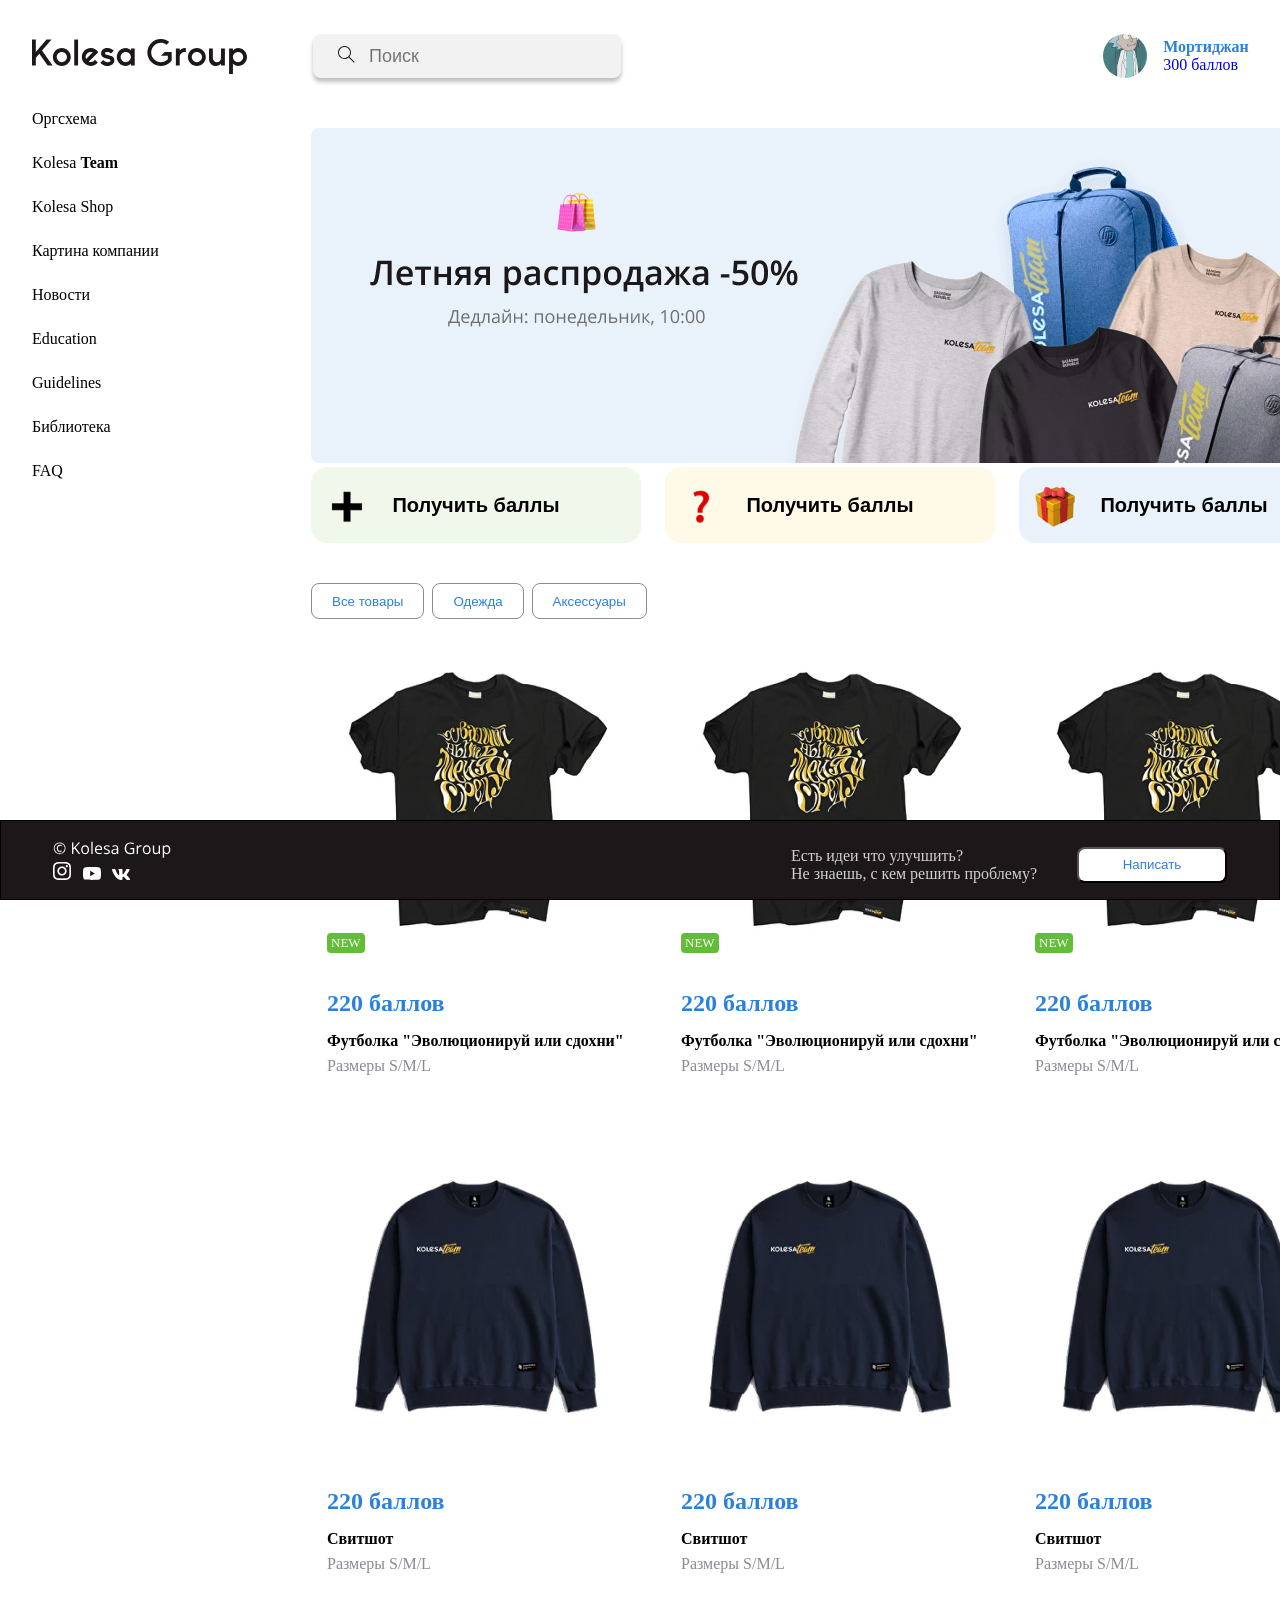
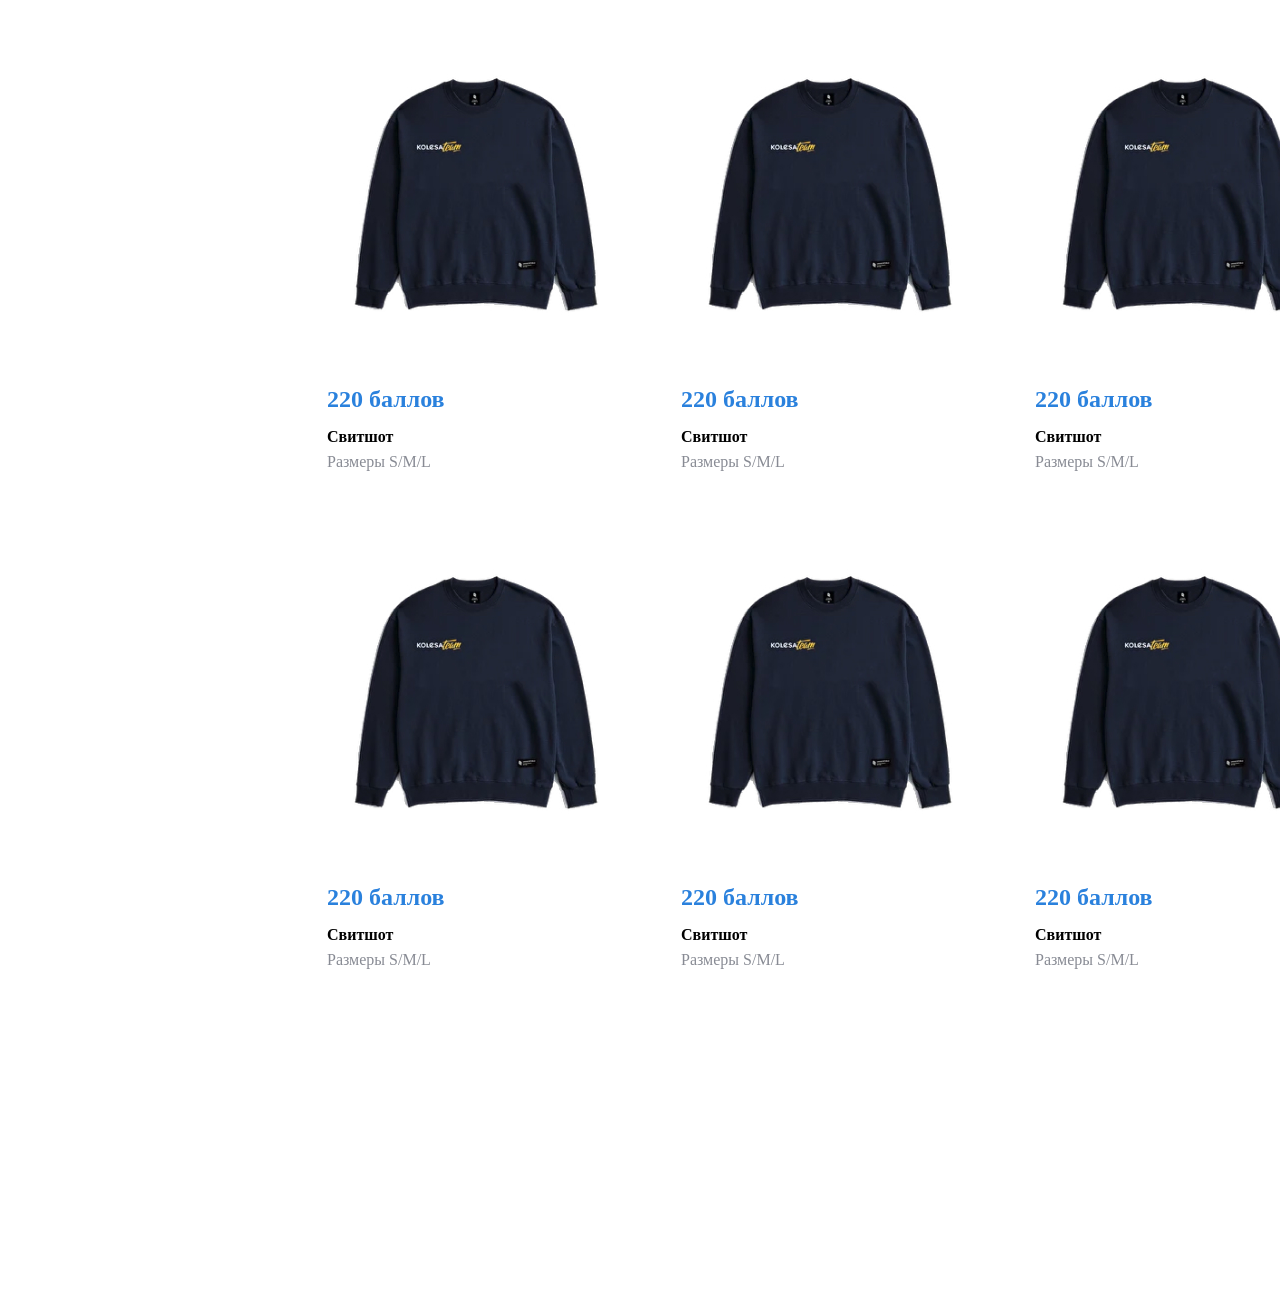
==== main-page.html @ ffd74d2e "feat:<верстка основной страницы> Сверстал основную страниу Компоненты Не понял нужно ли верстать как" ====
<!DOCTYPE html>
<html lang="en">

<head>
    <meta charset="UTF-8">
    <meta http-equiv="X-UA-Compatible" content="IE=edge">
    <meta name="viewport" content="width=device-width, initial-scale=1.0">
    <link rel="stylesheet" href="./src/css/main-page.css">
    <link rel="stylesheet" href="./src/fonts/font-awesome-4.7.0/css/font-awesome.min.css">
    <title>Document</title>
</head>

<body>
    <div class="main_wrapper">
        <header class="header">
            <div class="container">
                <div class="logo_input">
                    <div class="logo_image">
                        <img src="./src/assets/logo_image.svg" alt="logo" class="logo_img">
                    </div>
                    <div class="search">
                        <input type="text" placeholder="Поиск" class="search_block">
                        <div class="scope">
                            <button class="scope_btn">
                                <img src="./src/assets/loopa.svg" alt="loopa" class="scope_icon">
                            </button>
                        </div>
                    </div>
                </div>
                <div class="profile">
                    <a href="https://www.google.com/" class="profile_link" target="_blank">
                        <img src="./src/assets/morty.png" alt="morty" class="profile_image">
                        <div class="profile_info">
                            <p class="profile_name">
                                Мортиджан
                            </p>
                            <p class="profile_points">
                                300 баллов
                            </p>
                        </div>

                    </a>
                </div>
            </div>
        </header>

        <main class="main">
            <div class="container">
                <aside class="menu_block">
                    <ul class="nav">
                        <li class="nav_item">
                            <a href="#" class="nav_item_link">
                                Оргсхема
                            </a>
                        </li>
                        <li class="nav_item">
                            <a href="#" class="nav_item_link">
                                Kolesa
                                <strong>
                                    Team
                                </strong>
                            </a>
                        </li>
                        <li class="nav_item">
                            <a href="#" class="nav_item_link">
                                Kolesa Shop
                            </a>
                        </li>
                        <li class="nav_item">
                            <a href="#" class="nav_item_link">
                                Картина компании
                            </a>
                        </li>
                        <li class="nav_item">
                            <a href="#" class="nav_item_link">
                                Новости
                            </a>
                        </li>
                        <li class="nav_item">
                            <a href="#" class="nav_item_link">
                                Education
                            </a>
                        </li>
                        <li class="nav_item">
                            <a href="#" class="nav_item_link">
                                Guidelines
                            </a>
                        </li>
                        <li class="nav_item">
                            <a href="#" class="nav_item_link">
                                Библиотека
                            </a>
                        </li>
                        <li class="nav_item">
                            <a href="#" class="nav_item_link">
                                FAQ
                            </a>
                        </li>
                    </ul>
                </aside>
                <div class="content_block">
                    <div class="banner">
                        <img src="./src/assets/banner.jpg" alt="banner" class="banner" width="1038" height="335">
                    </div>
                    <div class="action_bars">
                        <button class="info_button1 btn">
                            Получить баллы
                        </button>
                        <button class="info_button2 btn">
                            Получить баллы
                        </button>
                        <button class="info_button3 btn">
                            Получить баллы
                        </button>
                    </div>
                    <div class="filter_buttons">
                        <button class="filter_btn selected">
                            Все товары
                        </button>
                        <button class="filter_btn">
                            Одежда
                        </button>
                        <button class="filter_btn">
                            Аксессуары
                        </button>
                    </div>
                    <div class="item_cards">
                        <div class="item_card">
                            <div class="new_collection_card">
                                <div class="image img">
                                    <img src="./src/assets/t-shirt.jpg" alt="hoody_image" class="hoody" width="330"
                                        height="330">
                                    <span class="new_label">new</span>
                                </div>
                                <div class="card_description">
                                    <h3 class="points">
                                        220 баллов
                                    </h3>
                                    <h6 class="card_description_title">
                                        Футболка "Эволюционируй или сдохни"
                                    </h6>
                                    <p class="grey_text">
                                        Размеры S/M/L
                                    </p>
                                </div>
                                <div class="order_button">
                                    <button class="order_btn">
                                        Заказать
                                    </button>
                                </div>
                            </div>
                        </div>
                        <div class="item_card">
                            <div class="new_collection_card">
                                <div class="image img">
                                    <img src="./src/assets/t-shirt.jpg" alt="hoody_image" class="hoody" width="330"
                                        height="330">
                                    <span class="new_label">new</span>
                                </div>
                                <div class="card_description">
                                    <h3 class="points">
                                        220 баллов
                                    </h3>
                                    <h6 class="card_description_title">
                                        Футболка "Эволюционируй или сдохни"
                                    </h6>
                                    <p class="grey_text">
                                        Размеры S/M/L
                                    </p>
                                </div>
                                <div class="order_button">
                                    <button class="order_btn">
                                        Заказать
                                    </button>
                                </div>
                            </div>
                        </div>
                        <div class="item_card">
                            <div class="new_collection_card">
                                <div class="image img">
                                    <img src="./src/assets/t-shirt.jpg" alt="hoody_image" class="hoody" width="330"
                                        height="330">
                                    <span class="new_label">new</span>
                                </div>
                                <div class="card_description">
                                    <h3 class="points">
                                        220 баллов
                                    </h3>
                                    <h6 class="card_description_title">
                                        Футболка "Эволюционируй или сдохни"
                                    </h6>
                                    <p class="grey_text">
                                        Размеры S/M/L
                                    </p>
                                </div>
                                <div class="order_button">
                                    <button class="order_btn">
                                        Заказать
                                    </button>
                                </div>
                            </div>
                        </div>
                        <div class="item_card">
                            <div class="casual_card">
                                <img src="./src/assets/hoody.jpg" alt="hoody_image" class="hoody" width="330"
                                    height="330">
                                <div class="card_description">
                                    <h3 class="points">
                                        220 баллов
                                    </h3>
                                    <h6 class="card_description_title">
                                        Свитшот
                                    </h6>
                                    <p class="grey_text">
                                        Размеры S/M/L
                                    </p>
                                </div>
                                <div class="order_button">
                                    <button class="order_btn">
                                        Заказать
                                    </button>
                                </div>
                            </div>
                        </div>
                        <div class="item_card">
                            <div class="casual_card">
                                <img src="./src/assets/hoody.jpg" alt="hoody_image" class="hoody" width="330"
                                    height="330">
                                <div class="card_description">
                                    <h3 class="points">
                                        220 баллов
                                    </h3>
                                    <h6 class="card_description_title">
                                        Свитшот
                                    </h6>
                                    <p class="grey_text">
                                        Размеры S/M/L
                                    </p>
                                </div>
                                <div class="order_button">
                                    <button class="order_btn">
                                        Заказать
                                    </button>
                                </div>
                            </div>
                        </div>
                        <div class="item_card">
                            <div class="casual_card">
                                <img src="./src/assets/hoody.jpg" alt="hoody_image" class="hoody" width="330"
                                    height="330">
                                <div class="card_description">
                                    <h3 class="points">
                                        220 баллов
                                    </h3>
                                    <h6 class="card_description_title">
                                        Свитшот
                                    </h6>
                                    <p class="grey_text">
                                        Размеры S/M/L
                                    </p>
                                </div>
                                <div class="order_button">
                                    <button class="order_btn">
                                        Заказать
                                    </button>
                                </div>
                            </div>
                        </div>
                        <div class="item_card">
                            <div class="casual_card">
                                <img src="./src/assets/hoody.jpg" alt="hoody_image" class="hoody" width="330"
                                    height="330">
                                <div class="card_description">
                                    <h3 class="points">
                                        220 баллов
                                    </h3>
                                    <h6 class="card_description_title">
                                        Свитшот
                                    </h6>
                                    <p class="grey_text">
                                        Размеры S/M/L
                                    </p>
                                </div>
                                <div class="order_button">
                                    <button class="order_btn">
                                        Заказать
                                    </button>
                                </div>
                            </div>
                        </div>
                        <div class="item_card">
                            <div class="casual_card">
                                <img src="./src/assets/hoody.jpg" alt="hoody_image" class="hoody" width="330"
                                    height="330">
                                <div class="card_description">
                                    <h3 class="points">
                                        220 баллов
                                    </h3>
                                    <h6 class="card_description_title">
                                        Свитшот
                                    </h6>
                                    <p class="grey_text">
                                        Размеры S/M/L
                                    </p>
                                </div>
                                <div class="order_button">
                                    <button class="order_btn">
                                        Заказать
                                    </button>
                                </div>
                            </div>
                        </div>
                        <div class="item_card">
                            <div class="casual_card">
                                <img src="./src/assets/hoody.jpg" alt="hoody_image" class="hoody" width="330"
                                    height="330">
                                <div class="card_description">
                                    <h3 class="points">
                                        220 баллов
                                    </h3>
                                    <h6 class="card_description_title">
                                        Свитшот
                                    </h6>
                                    <p class="grey_text">
                                        Размеры S/M/L
                                    </p>
                                </div>
                                <div class="order_button">
                                    <button class="order_btn">
                                        Заказать
                                    </button>
                                </div>
                            </div>
                        </div>
                        <div class="item_card">
                            <div class="casual_card">
                                <img src="./src/assets/hoody.jpg" alt="hoody_image" class="hoody" width="330"
                                    height="330">
                                <div class="card_description">
                                    <h3 class="points">
                                        220 баллов
                                    </h3>
                                    <h6 class="card_description_title">
                                        Свитшот
                                    </h6>
                                    <p class="grey_text">
                                        Размеры S/M/L
                                    </p>
                                </div>
                                <div class="order_button">
                                    <button class="order_btn">
                                        Заказать
                                    </button>
                                </div>
                            </div>
                        </div>
                        <div class="item_card">
                            <div class="casual_card">
                                <img src="./src/assets/hoody.jpg" alt="hoody_image" class="hoody" width="330"
                                    height="330">
                                <div class="card_description">
                                    <h3 class="points">
                                        220 баллов
                                    </h3>
                                    <h6 class="card_description_title">
                                        Свитшот
                                    </h6>
                                    <p class="grey_text">
                                        Размеры S/M/L
                                    </p>
                                </div>
                                <div class="order_button">
                                    <button class="order_btn">
                                        Заказать
                                    </button>
                                </div>
                            </div>
                        </div>
                        <div class="item_card">
                            <div class="casual_card">
                                <img src="./src/assets/hoody.jpg" alt="hoody_image" class="hoody" width="330"
                                    height="330">
                                <div class="card_description">
                                    <h3 class="points">
                                        220 баллов
                                    </h3>
                                    <h6 class="card_description_title">
                                        Свитшот
                                    </h6>
                                    <p class="grey_text">
                                        Размеры S/M/L
                                    </p>
                                </div>
                                <div class="order_button">
                                    <button class="order_btn">
                                        Заказать
                                    </button>
                                </div>
                            </div>
                        </div>
                    </div>
                </div>
            </div>
        </main>
    </div>
    <footer class="footer">
        <div class="footer_content">
            <div class="company_info">
                <a href="https://job.kolesa.kz/about" target="_blank" class="company_logo_link"><img
                        src="./src/assets/company_logo.svg" alt="logo kolesa" class="company_logo">
                </a>
                <div class="info_icons">
                    <a href="https://www.instagram.com/kolesagroup/?hl=en" target="_blank" class="info_icon_link"><img
                            src="./src/assets/insta.svg" alt="icon" class="link_icon">
                    </a>
                    <a href="https://www.youtube.com/channel/UC6o6waSdIvmIdvy7qTqxY9A" target="_blank"
                        class="info_icon_link"><img src="./src/assets/youtube.svg" alt="icon" class="link_icon">
                    </a>
                    <a href="https://vk.com/kolesakrishamarket" target="_blank" class="info_icon_link"><img
                            src="./src/assets/vk.svg" alt="icon" class="link_icon">
                    </a>
                </div>
            </div>
            <div class="feedback">
                <a href="#" class="feedbak_link">
                    <span class="link_text">
                        Есть идеи что улучшить?<br> Не знаешь, с кем решить проблему?
                    </span>
                </a>
                <button class="feedback_btn">
                    Написать
                </button>
            </div>
        </div>
    </footer>
</body>

</html>
---- src/css/main-page.css ----
body,
* {
    box-sizing: border-box;
    margin: 0;
    text-decoration: none;
    list-style: none;
}

ul,
li {
    padding: 0;
}

h3 {
    font-weight: 600;
    font-size: 24px;
    line-height: 36px;
    margin-top: 0;
    margin-bottom: 8px;
}

h6 {
    font-weight: 600;
    font-size: 16px;
    line-height: 24px;
    margin-bottom: 4px;
}

.grey_text {
    color: #888b94;
}

.main_wrapper {
    max-width: 1440px;
    margin: 0 auto;
    position: relative;
    min-height: 100vh;
    padding: 32px;
}

/* Header */

.header {
    max-width: 1368px;
    height: 48px;
    display: flex;
    align-items: center;
    padding: 4px 0;
}

.container {
    display: flex;
    justify-content: space-between;
    width: 1317px;
    min-height: 100%;
}

.logo_input {
    display: flex;
}

.logo_image {
    display: flex;
    align-items: center;
    margin-right: 66px;
    height: 44px;
}

.search_block {
    display: inline-block;
    width: 308px;
    background: #f2f2f3;
    border-radius: 8px;
    font-size: 18px;
    line-height: 28px;
    font-weight: 400;
    padding: 8px 8px 8px 56px;
    border: none;
    cursor: auto;
    box-shadow: 0 4px 4px rgba(0, 0, 0, 0.25);
}

.search_block:focus {
    outline-color: #2a81dd;
}

.search {
    position: relative;
}

.scope {
    position: absolute;
    top: 25%;
    left: 19px;
}

.scope_btn {
    border: none;
    background: inherit;
    cursor: pointer;
}

.scope_icon:hover {
    -webkit-transform: scale(-1.1, -1.1);
    transform: scale(1.1, 1.1);
}

.profile {
    height: 44px;
    width: 144px;
    display: flex;
    align-items: center;
    justify-content: center;
}

.profile_link {
    display: flex;
    align-items: center;
    justify-content: center;
    text-decoration: none;
}

.profile_image {
    border-radius: 50%;
}

.profile_info {
    margin-left: 16px;
}

.profile_name {
    font-weight: 600;
    color: #2a81dd;
}

/* Main - navigation */

.menu_block {
    margin-top: 30px;
    width: 280px;
    min-height: 424px;
}

.nav_item {
    margin-bottom: 26px;
    position: relative;
}

.nav_item_link:hover {
    font-weight: 600;
}

.nav_item_link:hover::before {
    box-sizing: border-box;
    opacity: 1;
    content: '';
    position: absolute;
    top: -50%;
    left: -10px;
    height: 36px;
    border: 2px solid #2a81dd;
    border-radius: 10px;
    background: #2a81dd;
    transform: matrix(-1, 0, 0, 1, 0, 0);
}

.nav_item_link {
    display: inline-block;
    color: black;
}

/* Main - content */

.banner {
    margin-top: 24px;
}

.content_block {
    width: 1038px;
    height: fit-content;
}

/* Main - Кнопки Инфо как получить баллы */

.action_bars {
    display: flex;
    flex-wrap: wrap;
    justify-content: space-between;
    max-width: 1038px;
    height: fit-content;
    margin-bottom: 40px;
}

.btn {
    height: 76px;
    width: 330px;
    border-radius: 16px;
    font-weight: 600;
    font-size: 20px;
    line-height: 32px;
    border: none;
    cursor: pointer;
}

.btn:hover {
    -webkit-transform: scale(-1.1, -1.1);
    transform: scale(1.1, 1.1);
    box-shadow: 0 4px 4px rgba(0, 0, 0, 0.25);
}

.info_button1 {
    position: relative;
    background: #eff8eb;
}

.info_button1::before {
    content: '';
    width: 48px;
    height: 56px;
    position: absolute;
    background: url(/src/assets/plus.png);
    background-repeat: no-repeat;
    left: 16px;
    top: 25%;
}

.info_button1:active + .info_button1::before {
    transform: rotate(360deg);
}

.info_button2 {
    position: relative;
    background: #fffae7;
}

.info_button2::before {
    content: '';
    width: 48px;
    height: 56px;
    position: absolute;
    background: url(/src/assets/que.png);
    background-repeat: no-repeat;
    left: 16px;
    top: 25%;
}

.info_button3 {
    position: relative;
    background: #e9f2fb;
}

.info_button3::before {
    content: '';
    width: 48px;
    height: 56px;
    position: absolute;
    background: url(/src/assets/gift.png);
    background-repeat: no-repeat;
    left: 16px;
    top: 25%;
}

/* Фильтры товаров */

.filter_buttons {
    display: flex;
    flex-wrap: wrap;
    max-width: 1038px;
    margin-bottom: 16px;
}

.filter_btn {
    height: 36px;
    border: 1px solid #8d8c8d;
    border-radius: 8px;
    background: #fff;
    cursor: pointer;
    outline: none;
    margin-right: 8px;
    padding: 6px 20px;
    color: #2a81dd;
}

.filter_btn:active {
    background: #d6ecfb;
}

.filter_btn:focus {
    vertical-align: middle;
    background: #d6ecfb;
    color: black;
    border: none;
}

/* Карточки товаров */

.item_cards {
    display: grid;
    grid-template-columns: 330px 330px 330px;
    grid-auto-rows: 474px;
    gap: 24px;
    margin-bottom: 198px;
}

/* new card */
.new_collection_card {
    background: #fff;
    border-radius: 8px;
    height: fit-content;
    height: 518px;
    position: relative;
    cursor: pointer;
    margin-bottom: 16px;
}

.new_collection_card:hover {
    box-shadow: 0 4px 4px rgba(0, 0, 0, 0.25);
}

.new_collection_card:hover .order_button {
    opacity: 1;
}

.points {
    color: #2a81dd;
}

.new_collection_card:hover .points {
    color: #f33;
}

.image {
    position: relative;
}

.new_label {
    position: absolute;
    bottom: 16px;
    left: 16px;
    font-size: 13px;
    line-height: 20px;
    background: #64bd38;
    padding: 0 4px;
    border-radius: 4px;
    text-transform: uppercase;
    color: #fff;
}

.card_description {
    padding: 16px;
}

.card_description_title {
    overflow: hidden;
    white-space: nowrap;
    text-overflow: ellipsis;
}

.order_button {
    opacity: 0;
    position: absolute;
    left: 16px;
    display: flex;
    justify-content: center;
}

.order_btn {
    cursor: pointer;
    width: 298px;
    padding: 10px;
    height: 44px;
    color: #fff;
    font-size: 16px;
    line-height: 24px;
    background-color: #2a81dd;
    box-shadow: 0 2px 4px rgba(28, 24, 25, 0.1);
    border-radius: 8px;
    border: none;
    outline: none;
    margin-bottom: 16px;
}

/* casual card свитшот */

.casual_card {
    width: 330px;
    background: #fff;
    border-radius: 8px;
    margin-bottom: 10px;
    height: 518px;
    cursor: pointer;
    margin-right: 10px;
    padding-bottom: 16px;
}

.casual_card:hover {
    position: absolute;
    box-shadow: 0 4px 4px rgba(0, 0, 0, 0.25);
}

.casual_card:hover .order_button {
    opacity: 1;
}

.casual_card:hover .points {
    color: #f33;
}

/* footer */

.footer {
    border: 1px solid black;
    height: 80px;
    position: sticky;
    background: #1c1819;
    margin: 0 auto;
    left: 0;
    bottom: 0;
    width: 100%;
    padding: 20px;
    color: white;
}

.footer_content {
    display: flex;
    justify-content: space-between;
    max-width: 1440px;
    margin: 0 auto;
    padding: 0 32px;
}

.feedbak_link {
    color: #fff;
    opacity: 0.8;
}

.info_icon_link {
    text-decoration: none;
    list-style: none;
    color: white;
    margin-right: 8px;
    font-size: 14px;
    line-height: 24px;
    font-weight: 400;
}

.feedback {
    display: flex;
    align-items: center;
}

.feedback_btn {
    background: #fff;
    color: #2a81dd;
    width: 150px;
    height: 36px;
    border-radius: 8px;
    margin-left: 40px;
    cursor: pointer;
}
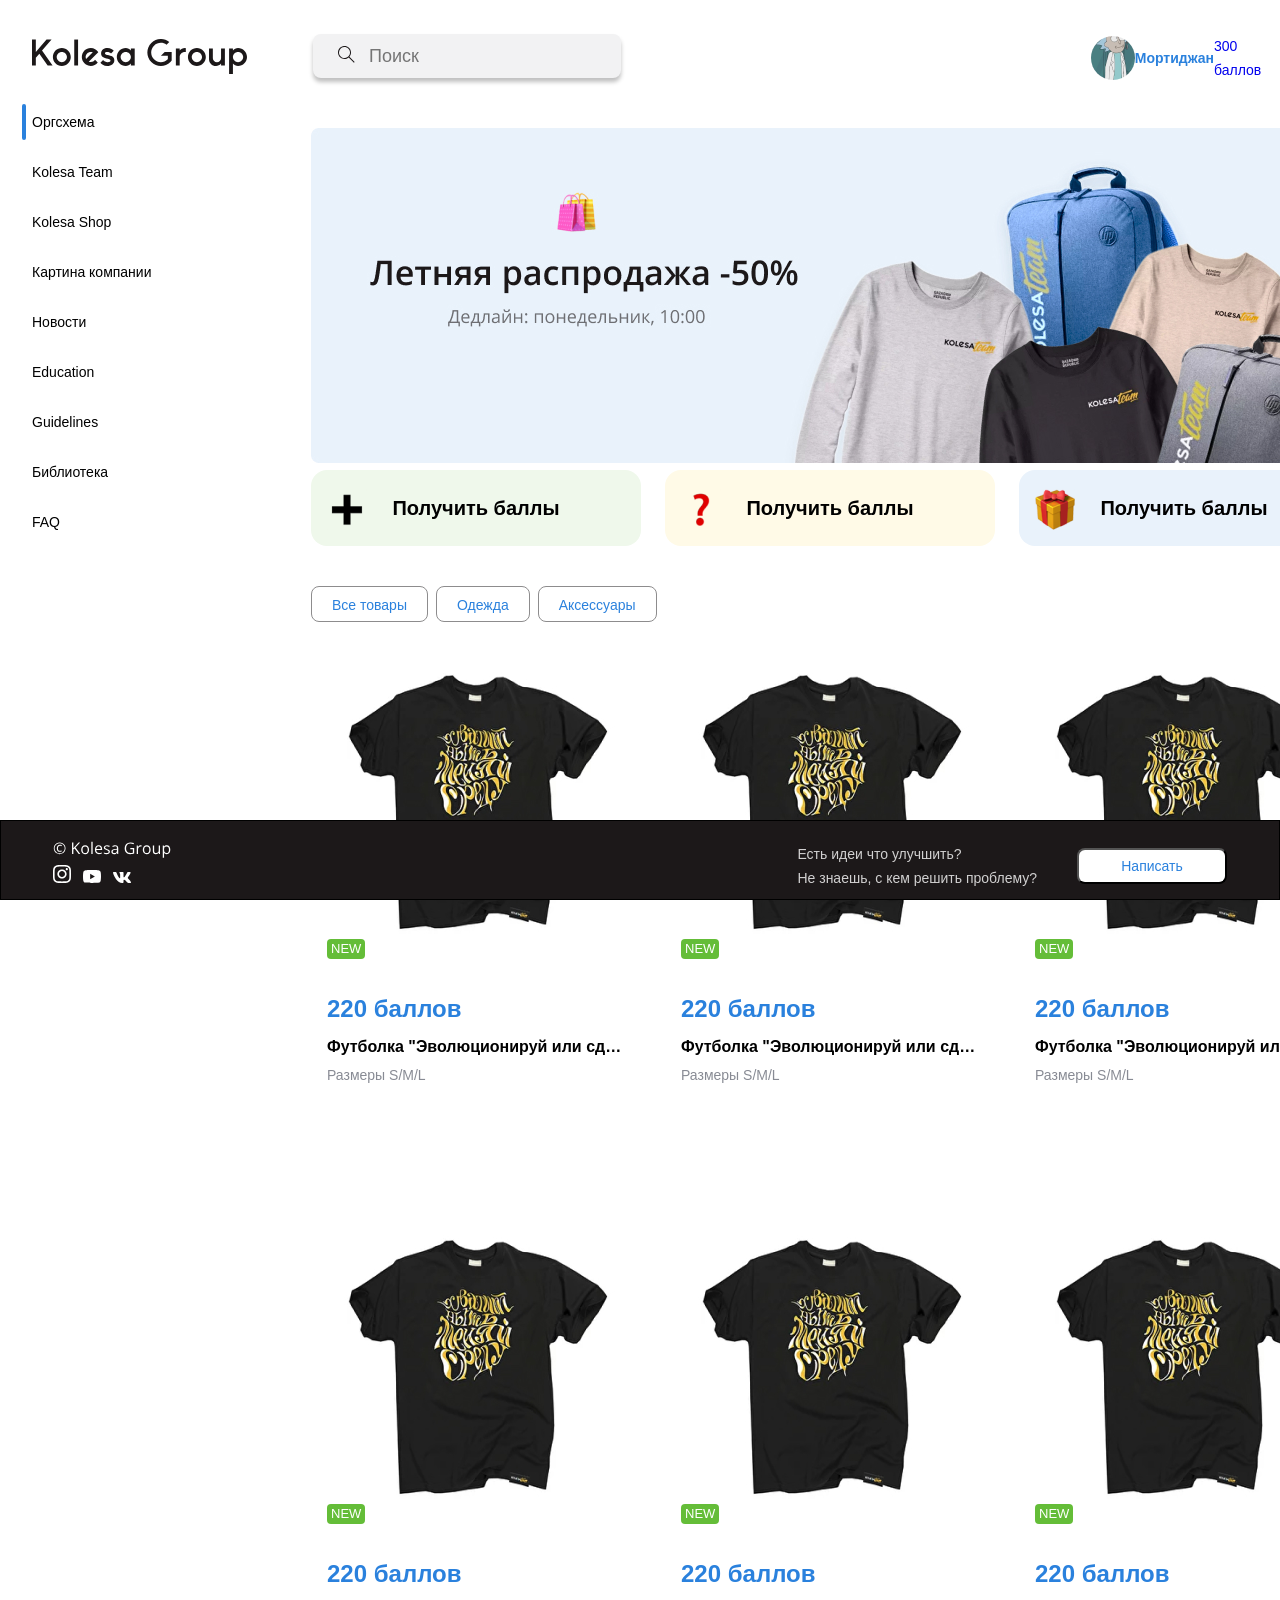
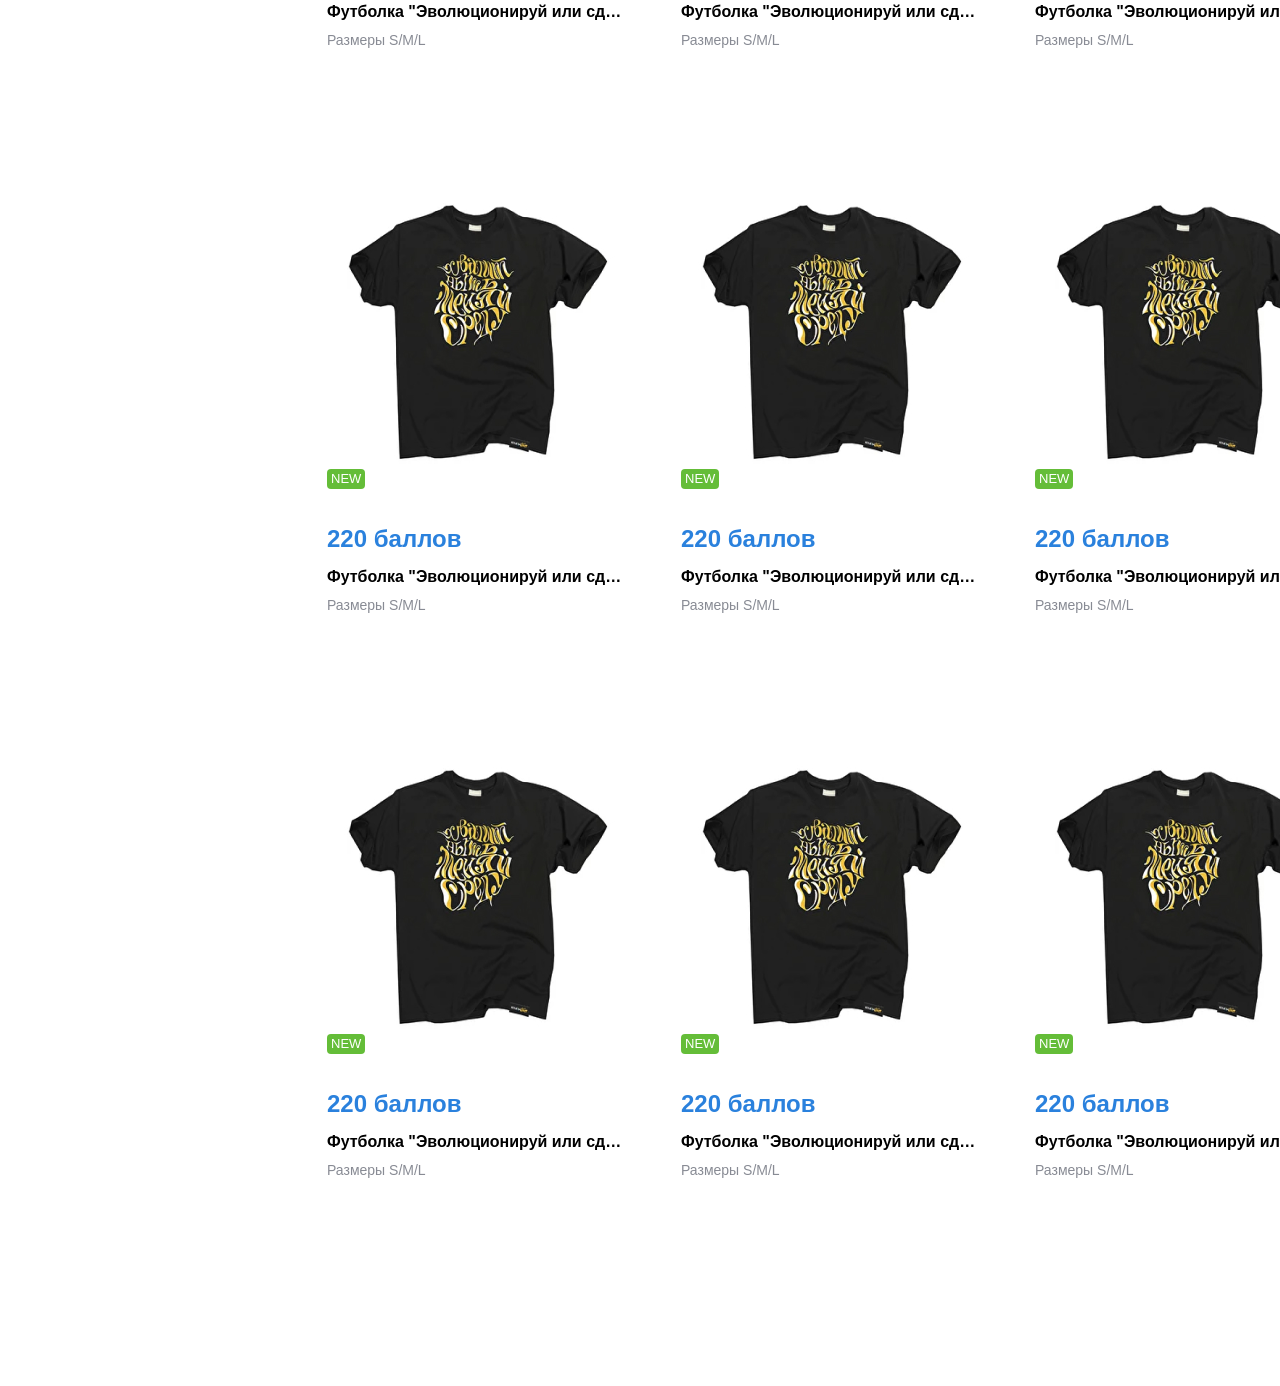
==== commit cd8624b9: "fix: <работа над ошибками> К Сожалению работе надо ошибками помешала просто работа)))" ====
--- a/main-page.html
+++ b/main-page.html
@@ -6,8 +6,10 @@
     <meta http-equiv="X-UA-Compatible" content="IE=edge">
     <meta name="viewport" content="width=device-width, initial-scale=1.0">
     <link rel="stylesheet" href="./src/css/main-page.css">
-    <link rel="stylesheet" href="./src/fonts/font-awesome-4.7.0/css/font-awesome.min.css">
-    <title>Document</title>
+    <link rel="preconnect" href="https://fonts.googleapis.com">
+    <link rel="preconnect" href="https://fonts.gstatic.com" crossorigin>
+    <link href="https://fonts.googleapis.com/css2?family=Open+Sans:wght@400;600&display=swap" rel="stylesheet">
+    <title>Главная страница</title>
 </head>
 
 <body>
@@ -18,27 +20,22 @@
                     <div class="logo_image">
                         <img src="./src/assets/logo_image.svg" alt="logo" class="logo_img">
                     </div>
-                    <div class="search">
+                    <form class="search">
                         <input type="text" placeholder="Поиск" class="search_block">
-                        <div class="scope">
-                            <button class="scope_btn">
-                                <img src="./src/assets/loopa.svg" alt="loopa" class="scope_icon">
-                            </button>
-                        </div>
-                    </div>
+                        <button class="scope_btn">
+                            <img src="./src/assets/loopa.svg" alt="scope icon" class="scope_icon">
+                        </button>
+                    </form>
                 </div>
                 <div class="profile">
                     <a href="https://www.google.com/" class="profile_link" target="_blank">
                         <img src="./src/assets/morty.png" alt="morty" class="profile_image">
-                        <div class="profile_info">
-                            <p class="profile_name">
-                                Мортиджан
-                            </p>
-                            <p class="profile_points">
-                                300 баллов
-                            </p>
-                        </div>
-
+                        <span class="profile_name">
+                            Мортиджан
+                        </span>
+                        <span class="profile_points">
+                            300 баллов
+                        </span>
                     </a>
                 </div>
             </div>
@@ -49,7 +46,7 @@
                 <aside class="menu_block">
                     <ul class="nav">
                         <li class="nav_item">
-                            <a href="#" class="nav_item_link">
+                            <a href="#" class="nav_item_link active_link">
                                 Оргсхема
                             </a>
                         </li>
@@ -143,255 +140,258 @@
                                         Размеры S/M/L
                                     </p>
                                 </div>
-                                <div class="order_button">
-                                    <button class="order_btn">
-                                        Заказать
-                                    </button>
-                                </div>
-                            </div>
-                        </div>
-                        <div class="item_card">
-                            <div class="new_collection_card">
-                                <div class="image img">
-                                    <img src="./src/assets/t-shirt.jpg" alt="hoody_image" class="hoody" width="330"
-                                        height="330">
-                                    <span class="new_label">new</span>
-                                </div>
-                                <div class="card_description">
-                                    <h3 class="points">
-                                        220 баллов
-                                    </h3>
-                                    <h6 class="card_description_title">
-                                        Футболка "Эволюционируй или сдохни"
-                                    </h6>
-                                    <p class="grey_text">
-                                        Размеры S/M/L
-                                    </p>
-                                </div>
-                                <div class="order_button">
-                                    <button class="order_btn">
-                                        Заказать
-                                    </button>
-                                </div>
-                            </div>
-                        </div>
-                        <div class="item_card">
-                            <div class="new_collection_card">
-                                <div class="image img">
-                                    <img src="./src/assets/t-shirt.jpg" alt="hoody_image" class="hoody" width="330"
-                                        height="330">
-                                    <span class="new_label">new</span>
-                                </div>
-                                <div class="card_description">
-                                    <h3 class="points">
-                                        220 баллов
-                                    </h3>
-                                    <h6 class="card_description_title">
-                                        Футболка "Эволюционируй или сдохни"
-                                    </h6>
-                                    <p class="grey_text">
-                                        Размеры S/M/L
-                                    </p>
-                                </div>
-                                <div class="order_button">
-                                    <button class="order_btn">
-                                        Заказать
-                                    </button>
-                                </div>
-                            </div>
-                        </div>
-                        <div class="item_card">
-                            <div class="casual_card">
-                                <img src="./src/assets/hoody.jpg" alt="hoody_image" class="hoody" width="330"
-                                    height="330">
-                                <div class="card_description">
-                                    <h3 class="points">
-                                        220 баллов
-                                    </h3>
-                                    <h6 class="card_description_title">
-                                        Свитшот
-                                    </h6>
-                                    <p class="grey_text">
-                                        Размеры S/M/L
-                                    </p>
-                                </div>
-                                <div class="order_button">
-                                    <button class="order_btn">
-                                        Заказать
-                                    </button>
-                                </div>
-                            </div>
-                        </div>
-                        <div class="item_card">
-                            <div class="casual_card">
-                                <img src="./src/assets/hoody.jpg" alt="hoody_image" class="hoody" width="330"
-                                    height="330">
-                                <div class="card_description">
-                                    <h3 class="points">
-                                        220 баллов
-                                    </h3>
-                                    <h6 class="card_description_title">
-                                        Свитшот
-                                    </h6>
-                                    <p class="grey_text">
-                                        Размеры S/M/L
-                                    </p>
-                                </div>
-                                <div class="order_button">
-                                    <button class="order_btn">
-                                        Заказать
-                                    </button>
-                                </div>
-                            </div>
-                        </div>
-                        <div class="item_card">
-                            <div class="casual_card">
-                                <img src="./src/assets/hoody.jpg" alt="hoody_image" class="hoody" width="330"
-                                    height="330">
-                                <div class="card_description">
-                                    <h3 class="points">
-                                        220 баллов
-                                    </h3>
-                                    <h6 class="card_description_title">
-                                        Свитшот
-                                    </h6>
-                                    <p class="grey_text">
-                                        Размеры S/M/L
-                                    </p>
-                                </div>
-                                <div class="order_button">
-                                    <button class="order_btn">
-                                        Заказать
-                                    </button>
-                                </div>
-                            </div>
-                        </div>
-                        <div class="item_card">
-                            <div class="casual_card">
-                                <img src="./src/assets/hoody.jpg" alt="hoody_image" class="hoody" width="330"
-                                    height="330">
-                                <div class="card_description">
-                                    <h3 class="points">
-                                        220 баллов
-                                    </h3>
-                                    <h6 class="card_description_title">
-                                        Свитшот
-                                    </h6>
-                                    <p class="grey_text">
-                                        Размеры S/M/L
-                                    </p>
-                                </div>
-                                <div class="order_button">
-                                    <button class="order_btn">
-                                        Заказать
-                                    </button>
-                                </div>
-                            </div>
-                        </div>
-                        <div class="item_card">
-                            <div class="casual_card">
-                                <img src="./src/assets/hoody.jpg" alt="hoody_image" class="hoody" width="330"
-                                    height="330">
-                                <div class="card_description">
-                                    <h3 class="points">
-                                        220 баллов
-                                    </h3>
-                                    <h6 class="card_description_title">
-                                        Свитшот
-                                    </h6>
-                                    <p class="grey_text">
-                                        Размеры S/M/L
-                                    </p>
-                                </div>
-                                <div class="order_button">
-                                    <button class="order_btn">
-                                        Заказать
-                                    </button>
-                                </div>
-                            </div>
-                        </div>
-                        <div class="item_card">
-                            <div class="casual_card">
-                                <img src="./src/assets/hoody.jpg" alt="hoody_image" class="hoody" width="330"
-                                    height="330">
-                                <div class="card_description">
-                                    <h3 class="points">
-                                        220 баллов
-                                    </h3>
-                                    <h6 class="card_description_title">
-                                        Свитшот
-                                    </h6>
-                                    <p class="grey_text">
-                                        Размеры S/M/L
-                                    </p>
-                                </div>
-                                <div class="order_button">
-                                    <button class="order_btn">
-                                        Заказать
-                                    </button>
-                                </div>
-                            </div>
-                        </div>
-                        <div class="item_card">
-                            <div class="casual_card">
-                                <img src="./src/assets/hoody.jpg" alt="hoody_image" class="hoody" width="330"
-                                    height="330">
-                                <div class="card_description">
-                                    <h3 class="points">
-                                        220 баллов
-                                    </h3>
-                                    <h6 class="card_description_title">
-                                        Свитшот
-                                    </h6>
-                                    <p class="grey_text">
-                                        Размеры S/M/L
-                                    </p>
-                                </div>
-                                <div class="order_button">
-                                    <button class="order_btn">
-                                        Заказать
-                                    </button>
-                                </div>
-                            </div>
-                        </div>
-                        <div class="item_card">
-                            <div class="casual_card">
-                                <img src="./src/assets/hoody.jpg" alt="hoody_image" class="hoody" width="330"
-                                    height="330">
-                                <div class="card_description">
-                                    <h3 class="points">
-                                        220 баллов
-                                    </h3>
-                                    <h6 class="card_description_title">
-                                        Свитшот
-                                    </h6>
-                                    <p class="grey_text">
-                                        Размеры S/M/L
-                                    </p>
-                                </div>
-                                <div class="order_button">
-                                    <button class="order_btn">
-                                        Заказать
-                                    </button>
-                                </div>
-                            </div>
-                        </div>
-                        <div class="item_card">
-                            <div class="casual_card">
-                                <img src="./src/assets/hoody.jpg" alt="hoody_image" class="hoody" width="330"
-                                    height="330">
-                                <div class="card_description">
-                                    <h3 class="points">
-                                        220 баллов
-                                    </h3>
-                                    <h6 class="card_description_title">
-                                        Свитшот
-                                    </h6>
-                                    <p class="grey_text">
-                                        Размеры S/M/L
-                                    </p>
-                                </div>
-                                <div class="order_button">
+                                <button class="order_btn">
+                                    Заказать
+                                </button>
+                            </div>
+                        </div>
+                        <div class="item_card">
+                            <div class="new_collection_card">
+                                <div class="image img">
+                                    <img src="./src/assets/t-shirt.jpg" alt="hoody_image" class="hoody" width="330"
+                                        height="330">
+                                    <span class="new_label">new</span>
+                                </div>
+                                <div class="card_description">
+                                    <h3 class="points">
+                                        220 баллов
+                                    </h3>
+                                    <h6 class="card_description_title">
+                                        Футболка "Эволюционируй или сдохни"
+                                    </h6>
+                                    <p class="grey_text">
+                                        Размеры S/M/L
+                                    </p>
+                                </div>
+                                <button class="order_btn">
+                                    Заказать
+                                </button>
+                            </div>
+                        </div>
+                        <div class="item_card">
+                            <div class="new_collection_card">
+                                <div class="image img">
+                                    <img src="./src/assets/t-shirt.jpg" alt="hoody_image" class="hoody" width="330"
+                                        height="330">
+                                    <span class="new_label">new</span>
+                                </div>
+                                <div class="card_description">
+                                    <h3 class="points">
+                                        220 баллов
+                                    </h3>
+                                    <h6 class="card_description_title">
+                                        Футболка "Эволюционируй или сдохни"
+                                    </h6>
+                                    <p class="grey_text">
+                                        Размеры S/M/L
+                                    </p>
+                                </div>
+                                <button class="order_btn">
+                                    Заказать
+                                </button>
+                            </div>
+                        </div>
+                        <div class="item_card">
+                            <div class="new_collection_card">
+                                <div class="image img">
+                                    <img src="./src/assets/t-shirt.jpg" alt="hoody_image" class="hoody" width="330"
+                                        height="330">
+                                    <span class="new_label">new</span>
+                                </div>
+                                <div class="card_description">
+                                    <h3 class="points">
+                                        220 баллов
+                                    </h3>
+                                    <h6 class="card_description_title">
+                                        Футболка "Эволюционируй или сдохни"
+                                    </h6>
+                                    <p class="grey_text">
+                                        Размеры S/M/L
+                                    </p>
+                                </div>
+                                <button class="order_btn">
+                                    Заказать
+                                </button>
+                            </div>
+                        </div>
+                        <div class="item_card">
+                            <div class="new_collection_card">
+                                <div class="image img">
+                                    <img src="./src/assets/t-shirt.jpg" alt="hoody_image" class="hoody" width="330"
+                                        height="330">
+                                    <span class="new_label">new</span>
+                                </div>
+                                <div class="card_description">
+                                    <h3 class="points">
+                                        220 баллов
+                                    </h3>
+                                    <h6 class="card_description_title">
+                                        Футболка "Эволюционируй или сдохни"
+                                    </h6>
+                                    <p class="grey_text">
+                                        Размеры S/M/L
+                                    </p>
+                                </div>
+                                <button class="order_btn">
+                                    Заказать
+                                </button>
+                            </div>
+                        </div>
+                        <div class="item_card">
+                            <div class="new_collection_card">
+                                <div class="image img">
+                                    <img src="./src/assets/t-shirt.jpg" alt="hoody_image" class="hoody" width="330"
+                                        height="330">
+                                    <span class="new_label">new</span>
+                                </div>
+                                <div class="card_description">
+                                    <h3 class="points">
+                                        220 баллов
+                                    </h3>
+                                    <h6 class="card_description_title">
+                                        Футболка "Эволюционируй или сдохни"
+                                    </h6>
+                                    <p class="grey_text">
+                                        Размеры S/M/L
+                                    </p>
+                                </div>
+                                <button class="order_btn">
+                                    Заказать
+                                </button>
+                            </div>
+                        </div>
+                        <div class="item_card">
+                            <div class="new_collection_card">
+                                <div class="image img">
+                                    <img src="./src/assets/t-shirt.jpg" alt="hoody_image" class="hoody" width="330"
+                                        height="330">
+                                    <span class="new_label">new</span>
+                                </div>
+                                <div class="card_description">
+                                    <h3 class="points">
+                                        220 баллов
+                                    </h3>
+                                    <h6 class="card_description_title">
+                                        Футболка "Эволюционируй или сдохни"
+                                    </h6>
+                                    <p class="grey_text">
+                                        Размеры S/M/L
+                                    </p>
+                                </div>
+                                <button class="order_btn">
+                                    Заказать
+                                </button>
+                            </div>
+                        </div>
+                        <div class="item_card">
+                            <div class="new_collection_card">
+                                <div class="image img">
+                                    <img src="./src/assets/t-shirt.jpg" alt="hoody_image" class="hoody" width="330"
+                                        height="330">
+                                    <span class="new_label">new</span>
+                                </div>
+                                <div class="card_description">
+                                    <h3 class="points">
+                                        220 баллов
+                                    </h3>
+                                    <h6 class="card_description_title">
+                                        Футболка "Эволюционируй или сдохни"
+                                    </h6>
+                                    <p class="grey_text">
+                                        Размеры S/M/L
+                                    </p>
+                                </div>
+                                <button class="order_btn">
+                                    Заказать
+                                </button>
+                            </div>
+                        </div>
+                        <div class="item_card">
+                            <div class="new_collection_card">
+                                <div class="image img">
+                                    <img src="./src/assets/t-shirt.jpg" alt="hoody_image" class="hoody" width="330"
+                                        height="330">
+                                    <span class="new_label">new</span>
+                                </div>
+                                <div class="card_description">
+                                    <h3 class="points">
+                                        220 баллов
+                                    </h3>
+                                    <h6 class="card_description_title">
+                                        Футболка "Эволюционируй или сдохни"
+                                    </h6>
+                                    <p class="grey_text">
+                                        Размеры S/M/L
+                                    </p>
+                                </div>
+                                <button class="order_btn">
+                                    Заказать
+                                </button>
+                            </div>
+                        </div>
+                        <div class="item_card">
+                            <div class="new_collection_card">
+                                <div class="image img">
+                                    <img src="./src/assets/t-shirt.jpg" alt="hoody_image" class="hoody" width="330"
+                                        height="330">
+                                    <span class="new_label">new</span>
+                                </div>
+                                <div class="card_description">
+                                    <h3 class="points">
+                                        220 баллов
+                                    </h3>
+                                    <h6 class="card_description_title">
+                                        Футболка "Эволюционируй или сдохни"
+                                    </h6>
+                                    <p class="grey_text">
+                                        Размеры S/M/L
+                                    </p>
+                                </div>
+                                <button class="order_btn">
+                                    Заказать
+                                </button>
+                            </div>
+                        </div>
+                        <div class="item_card">
+                            <div class="new_collection_card">
+                                <div class="image img">
+                                    <img src="./src/assets/t-shirt.jpg" alt="hoody_image" class="hoody" width="330"
+                                        height="330">
+                                    <span class="new_label">new</span>
+                                </div>
+                                <div class="card_description">
+                                    <h3 class="points">
+                                        220 баллов
+                                    </h3>
+                                    <h6 class="card_description_title">
+                                        Футболка "Эволюционируй или сдохни"
+                                    </h6>
+                                    <p class="grey_text">
+                                        Размеры S/M/L
+                                    </p>
+                                </div>
+                                <button class="order_btn">
+                                    Заказать
+                                </button>
+                            </div>
+                        </div>
+                        <div class="item_card">
+                            <div class="new_collection_card">
+                                <div class="image img">
+                                    <img src="./src/assets/t-shirt.jpg" alt="hoody_image" class="hoody" width="330"
+                                        height="330">
+                                    <span class="new_label">new</span>
+                                </div>
+                                <div class="card_description">
+                                    <h3 class="points">
+                                        220 баллов
+                                    </h3>
+                                    <h6 class="card_description_title">
+                                        Футболка "Эволюционируй или сдохни"
+                                    </h6>
+                                    <p class="grey_text">
+                                        Размеры S/M/L
+                                    </p>
                                     <button class="order_btn">
                                         Заказать
                                     </button>
@@ -406,7 +406,8 @@
     <footer class="footer">
         <div class="footer_content">
             <div class="company_info">
-                <a href="https://job.kolesa.kz/about" target="_blank" class="company_logo_link"><img
+                <a href="https://job.kolesa.kz/about" target="_blank" class="company_logo_link">
+                    <img
                         src="./src/assets/company_logo.svg" alt="logo kolesa" class="company_logo">
                 </a>
                 <div class="info_icons">
@@ -423,9 +424,7 @@
             </div>
             <div class="feedback">
                 <a href="#" class="feedbak_link">
-                    <span class="link_text">
-                        Есть идеи что улучшить?<br> Не знаешь, с кем решить проблему?
-                    </span>
+                    Есть идеи что улучшить?<br> Не знаешь, с кем решить проблему?
                 </a>
                 <button class="feedback_btn">
                     Написать
--- a/src/css/main-page.css
+++ b/src/css/main-page.css
@@ -4,6 +4,11 @@
     margin: 0;
     text-decoration: none;
     list-style: none;
+    font-size: 14px;
+    line-height: 24px;
+    font-weight: 400;
+    font-family: 'Open Sans', sans-serif;
+    font-style: normal;
 }
 
 ul,
@@ -88,16 +93,13 @@
     position: relative;
 }
 
-.scope {
-    position: absolute;
-    top: 25%;
-    left: 19px;
-}
-
 .scope_btn {
     border: none;
     background: inherit;
     cursor: pointer;
+    position: absolute;
+    top: 25%;
+    left: 19px;
 }
 
 .scope_icon:hover {
@@ -108,7 +110,6 @@
 .profile {
     height: 44px;
     width: 144px;
-    display: flex;
     align-items: center;
     justify-content: center;
 }
@@ -129,8 +130,13 @@
 }
 
 .profile_name {
+    display: block;
     font-weight: 600;
     color: #2a81dd;
+}
+
+.profile_points {
+    display: block;
 }
 
 /* Main - navigation */
@@ -148,14 +154,15 @@
 
 .nav_item_link:hover {
     font-weight: 600;
+    -webkit-transform: scale(-1.1, -1.1);
+    transform: scale(1.1, 1.1);
 }
 
 .nav_item_link:hover::before {
     box-sizing: border-box;
-    opacity: 1;
     content: '';
     position: absolute;
-    top: -50%;
+    top: -25%;
     left: -10px;
     height: 36px;
     border: 2px solid #2a81dd;
@@ -167,6 +174,19 @@
 .nav_item_link {
     display: inline-block;
     color: black;
+}
+
+.active_link::before {
+    box-sizing: border-box;
+    content: '';
+    position: absolute;
+    top: -25%;
+    left: -10px;
+    height: 36px;
+    border: 2px solid #2a81dd;
+    border-radius: 10px;
+    background: #2a81dd;
+    transform: matrix(-1, 0, 0, 1, 0, 0);
 }
 
 /* Main - content */
@@ -224,10 +244,6 @@
     top: 25%;
 }
 
-.info_button1:active + .info_button1::before {
-    transform: rotate(360deg);
-}
-
 .info_button2 {
     position: relative;
     background: #fffae7;
@@ -292,33 +308,60 @@
     border: none;
 }
 
+.filter_btn:hover {
+    -webkit-transform: scale(-1.1, -1.1);
+    transform: scale(1.1, 1.1);
+    background: #eff8eb;
+}
+
 /* Карточки товаров */
 
 .item_cards {
     display: grid;
-    grid-template-columns: 330px 330px 330px;
-    grid-auto-rows: 474px;
+    grid-template-columns: 1fr 1fr 1fr;
     gap: 24px;
-    margin-bottom: 198px;
+    box-sizing: border-box;
+}
+
+.item_card {
+    max-width: 330px;
+    position: relative;
+    margin-bottom: 16px;
+    border-radius: 8px;
 }
 
 /* new card */
 .new_collection_card {
-    background: #fff;
-    border-radius: 8px;
-    height: fit-content;
-    height: 518px;
-    position: relative;
-    cursor: pointer;
-    margin-bottom: 16px;
+    border-radius: 8px;
+    cursor: pointer;
+    padding-bottom: 16px;
 }
 
 .new_collection_card:hover {
+    transition: all ease 0.5s;
     box-shadow: 0 4px 4px rgba(0, 0, 0, 0.25);
 }
 
-.new_collection_card:hover .order_button {
+.new_collection_card:hover .order_btn {
+    cursor: pointer;
     opacity: 1;
+    visibility: visible;
+    transition: all ease 0.5s;
+}
+
+.order_btn {
+    width: 298px;
+    padding: 10px;
+    height: 44px;
+    color: #fff;
+    font-size: 16px;
+    line-height: 24px;
+    background-color: #2a81dd;
+    border-radius: 8px;
+    border: none;
+    margin-left: 16px;
+    opacity: 1;
+    visibility: hidden;
 }
 
 .points {
@@ -331,6 +374,7 @@
 
 .image {
     position: relative;
+    box-sizing: border-box;
 }
 
 .new_label {
@@ -354,56 +398,6 @@
     overflow: hidden;
     white-space: nowrap;
     text-overflow: ellipsis;
-}
-
-.order_button {
-    opacity: 0;
-    position: absolute;
-    left: 16px;
-    display: flex;
-    justify-content: center;
-}
-
-.order_btn {
-    cursor: pointer;
-    width: 298px;
-    padding: 10px;
-    height: 44px;
-    color: #fff;
-    font-size: 16px;
-    line-height: 24px;
-    background-color: #2a81dd;
-    box-shadow: 0 2px 4px rgba(28, 24, 25, 0.1);
-    border-radius: 8px;
-    border: none;
-    outline: none;
-    margin-bottom: 16px;
-}
-
-/* casual card свитшот */
-
-.casual_card {
-    width: 330px;
-    background: #fff;
-    border-radius: 8px;
-    margin-bottom: 10px;
-    height: 518px;
-    cursor: pointer;
-    margin-right: 10px;
-    padding-bottom: 16px;
-}
-
-.casual_card:hover {
-    position: absolute;
-    box-shadow: 0 4px 4px rgba(0, 0, 0, 0.25);
-}
-
-.casual_card:hover .order_button {
-    opacity: 1;
-}
-
-.casual_card:hover .points {
-    color: #f33;
 }
 
 /* footer */
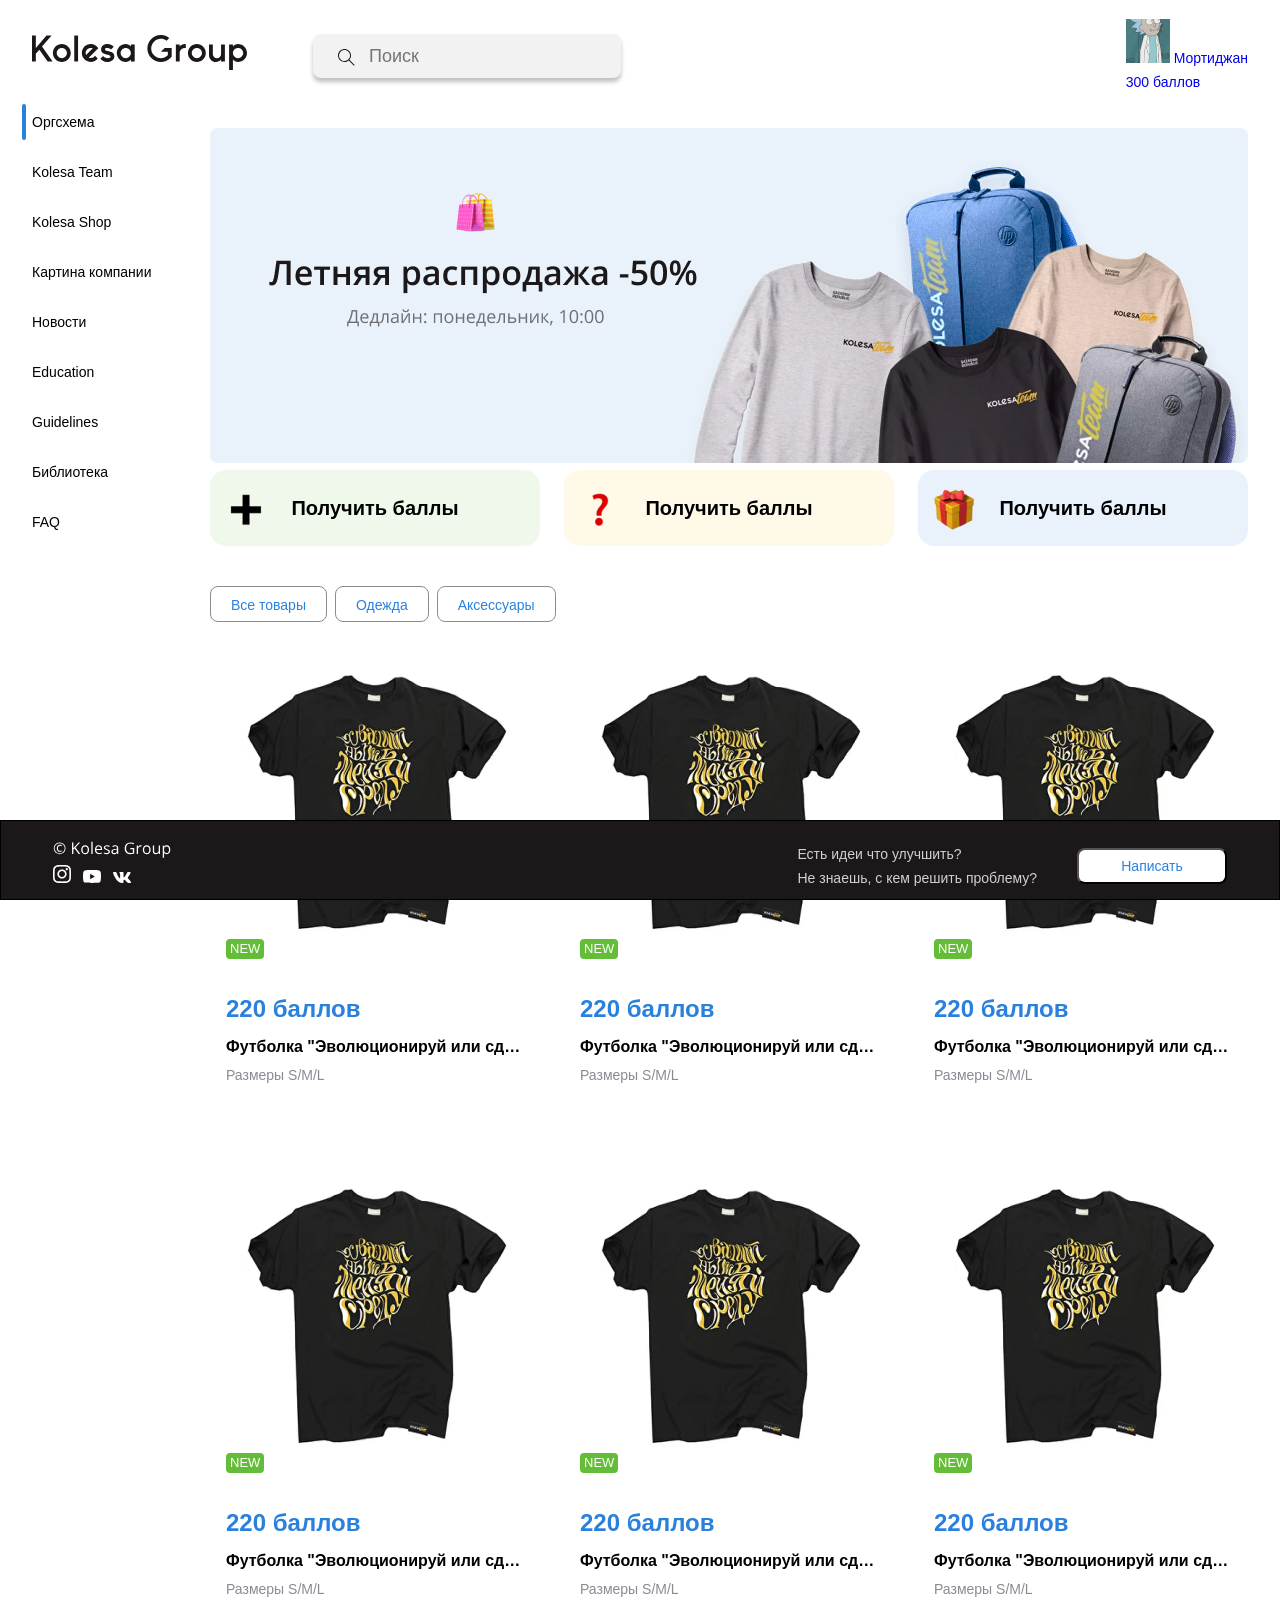
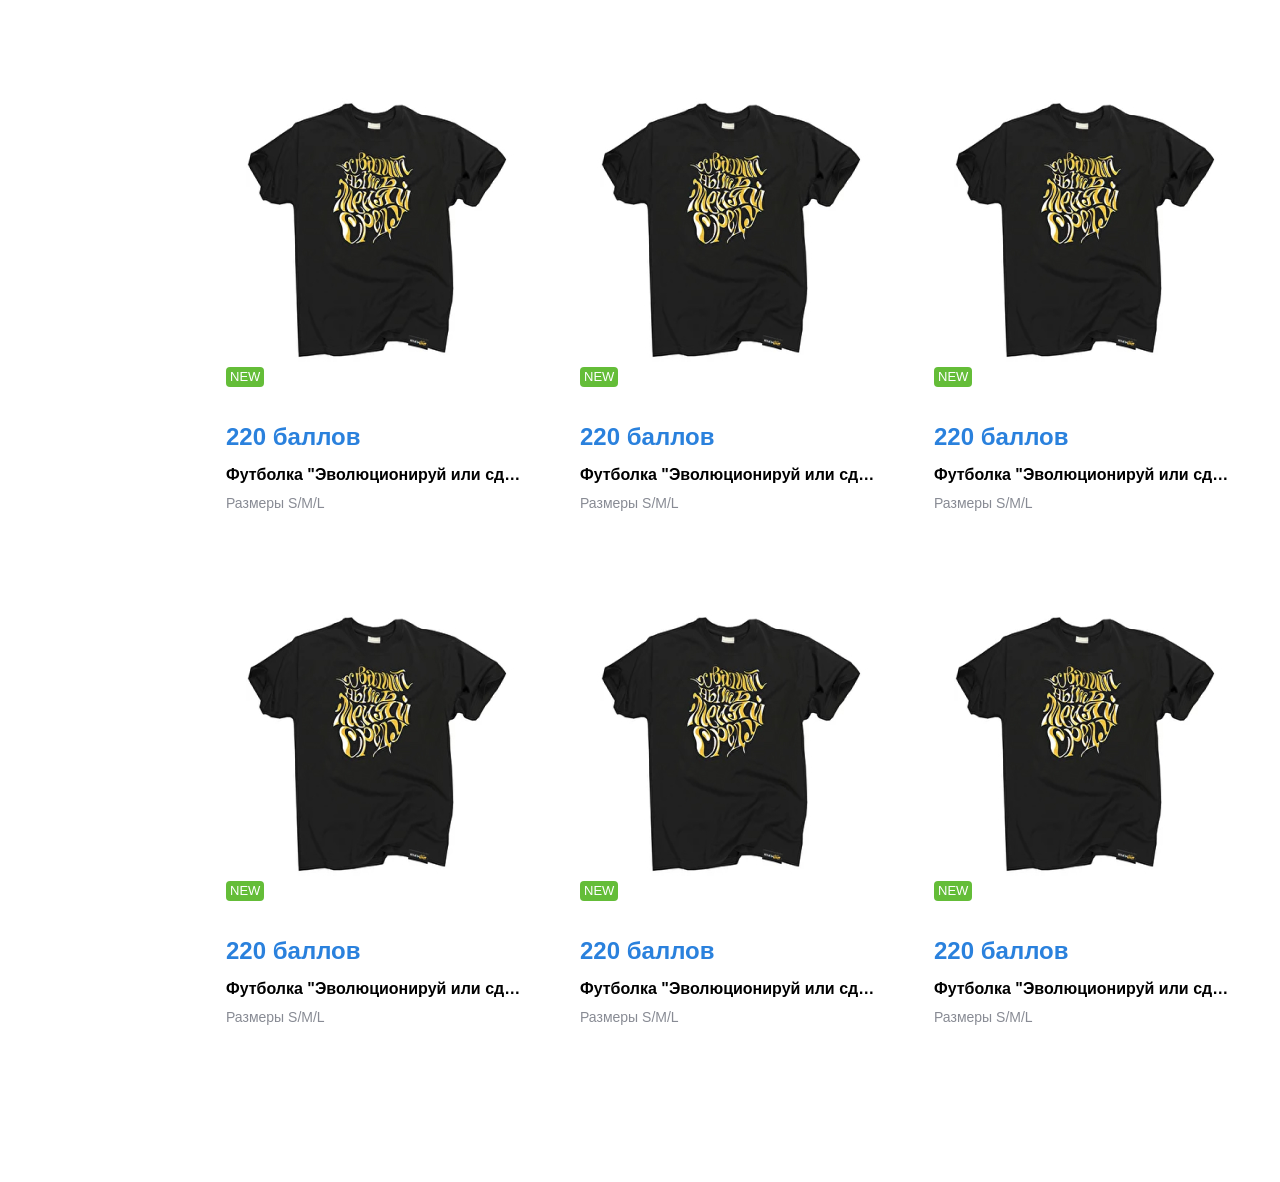
==== commit a37cd915: "fix:<переработал карточки> до 12 добью профиль юзера" ====
--- a/main-page.html
+++ b/main-page.html
@@ -18,7 +18,9 @@
             <div class="container">
                 <div class="logo_input">
                     <div class="logo_image">
-                        <img src="./src/assets/logo_image.svg" alt="logo" class="logo_img">
+                        <a href="https://upgrade.kolesa.group/?utm_source=job" class="logo_image_link" target="_blank">
+                            <img src="./src/assets/logo_image.svg" alt="logo" class="logo_img">
+                        </a>
                     </div>
                     <form class="search">
                         <input type="text" placeholder="Поиск" class="search_block">
@@ -28,14 +30,10 @@
                     </form>
                 </div>
                 <div class="profile">
-                    <a href="https://www.google.com/" class="profile_link" target="_blank">
+                    <a href="#" class="profile_link">
                         <img src="./src/assets/morty.png" alt="morty" class="profile_image">
-                        <span class="profile_name">
-                            Мортиджан
-                        </span>
-                        <span class="profile_points">
-                            300 баллов
-                        </span>
+                        <span class="profile_name">Мортиджан</span><br>
+                        <span class="profile_points">300 баллов</span>
                     </a>
                 </div>
             </div>
@@ -139,240 +137,240 @@
                                     <p class="grey_text">
                                         Размеры S/M/L
                                     </p>
-                                </div>
-                                <button class="order_btn">
-                                    Заказать
-                                </button>
-                            </div>
-                        </div>
-                        <div class="item_card">
-                            <div class="new_collection_card">
-                                <div class="image img">
-                                    <img src="./src/assets/t-shirt.jpg" alt="hoody_image" class="hoody" width="330"
-                                        height="330">
-                                    <span class="new_label">new</span>
-                                </div>
-                                <div class="card_description">
-                                    <h3 class="points">
-                                        220 баллов
-                                    </h3>
-                                    <h6 class="card_description_title">
-                                        Футболка "Эволюционируй или сдохни"
-                                    </h6>
-                                    <p class="grey_text">
-                                        Размеры S/M/L
-                                    </p>
-                                </div>
-                                <button class="order_btn">
-                                    Заказать
-                                </button>
-                            </div>
-                        </div>
-                        <div class="item_card">
-                            <div class="new_collection_card">
-                                <div class="image img">
-                                    <img src="./src/assets/t-shirt.jpg" alt="hoody_image" class="hoody" width="330"
-                                        height="330">
-                                    <span class="new_label">new</span>
-                                </div>
-                                <div class="card_description">
-                                    <h3 class="points">
-                                        220 баллов
-                                    </h3>
-                                    <h6 class="card_description_title">
-                                        Футболка "Эволюционируй или сдохни"
-                                    </h6>
-                                    <p class="grey_text">
-                                        Размеры S/M/L
-                                    </p>
-                                </div>
-                                <button class="order_btn">
-                                    Заказать
-                                </button>
-                            </div>
-                        </div>
-                        <div class="item_card">
-                            <div class="new_collection_card">
-                                <div class="image img">
-                                    <img src="./src/assets/t-shirt.jpg" alt="hoody_image" class="hoody" width="330"
-                                        height="330">
-                                    <span class="new_label">new</span>
-                                </div>
-                                <div class="card_description">
-                                    <h3 class="points">
-                                        220 баллов
-                                    </h3>
-                                    <h6 class="card_description_title">
-                                        Футболка "Эволюционируй или сдохни"
-                                    </h6>
-                                    <p class="grey_text">
-                                        Размеры S/M/L
-                                    </p>
-                                </div>
-                                <button class="order_btn">
-                                    Заказать
-                                </button>
-                            </div>
-                        </div>
-                        <div class="item_card">
-                            <div class="new_collection_card">
-                                <div class="image img">
-                                    <img src="./src/assets/t-shirt.jpg" alt="hoody_image" class="hoody" width="330"
-                                        height="330">
-                                    <span class="new_label">new</span>
-                                </div>
-                                <div class="card_description">
-                                    <h3 class="points">
-                                        220 баллов
-                                    </h3>
-                                    <h6 class="card_description_title">
-                                        Футболка "Эволюционируй или сдохни"
-                                    </h6>
-                                    <p class="grey_text">
-                                        Размеры S/M/L
-                                    </p>
-                                </div>
-                                <button class="order_btn">
-                                    Заказать
-                                </button>
-                            </div>
-                        </div>
-                        <div class="item_card">
-                            <div class="new_collection_card">
-                                <div class="image img">
-                                    <img src="./src/assets/t-shirt.jpg" alt="hoody_image" class="hoody" width="330"
-                                        height="330">
-                                    <span class="new_label">new</span>
-                                </div>
-                                <div class="card_description">
-                                    <h3 class="points">
-                                        220 баллов
-                                    </h3>
-                                    <h6 class="card_description_title">
-                                        Футболка "Эволюционируй или сдохни"
-                                    </h6>
-                                    <p class="grey_text">
-                                        Размеры S/M/L
-                                    </p>
-                                </div>
-                                <button class="order_btn">
-                                    Заказать
-                                </button>
-                            </div>
-                        </div>
-                        <div class="item_card">
-                            <div class="new_collection_card">
-                                <div class="image img">
-                                    <img src="./src/assets/t-shirt.jpg" alt="hoody_image" class="hoody" width="330"
-                                        height="330">
-                                    <span class="new_label">new</span>
-                                </div>
-                                <div class="card_description">
-                                    <h3 class="points">
-                                        220 баллов
-                                    </h3>
-                                    <h6 class="card_description_title">
-                                        Футболка "Эволюционируй или сдохни"
-                                    </h6>
-                                    <p class="grey_text">
-                                        Размеры S/M/L
-                                    </p>
-                                </div>
-                                <button class="order_btn">
-                                    Заказать
-                                </button>
-                            </div>
-                        </div>
-                        <div class="item_card">
-                            <div class="new_collection_card">
-                                <div class="image img">
-                                    <img src="./src/assets/t-shirt.jpg" alt="hoody_image" class="hoody" width="330"
-                                        height="330">
-                                    <span class="new_label">new</span>
-                                </div>
-                                <div class="card_description">
-                                    <h3 class="points">
-                                        220 баллов
-                                    </h3>
-                                    <h6 class="card_description_title">
-                                        Футболка "Эволюционируй или сдохни"
-                                    </h6>
-                                    <p class="grey_text">
-                                        Размеры S/M/L
-                                    </p>
-                                </div>
-                                <button class="order_btn">
-                                    Заказать
-                                </button>
-                            </div>
-                        </div>
-                        <div class="item_card">
-                            <div class="new_collection_card">
-                                <div class="image img">
-                                    <img src="./src/assets/t-shirt.jpg" alt="hoody_image" class="hoody" width="330"
-                                        height="330">
-                                    <span class="new_label">new</span>
-                                </div>
-                                <div class="card_description">
-                                    <h3 class="points">
-                                        220 баллов
-                                    </h3>
-                                    <h6 class="card_description_title">
-                                        Футболка "Эволюционируй или сдохни"
-                                    </h6>
-                                    <p class="grey_text">
-                                        Размеры S/M/L
-                                    </p>
-                                </div>
-                                <button class="order_btn">
-                                    Заказать
-                                </button>
-                            </div>
-                        </div>
-                        <div class="item_card">
-                            <div class="new_collection_card">
-                                <div class="image img">
-                                    <img src="./src/assets/t-shirt.jpg" alt="hoody_image" class="hoody" width="330"
-                                        height="330">
-                                    <span class="new_label">new</span>
-                                </div>
-                                <div class="card_description">
-                                    <h3 class="points">
-                                        220 баллов
-                                    </h3>
-                                    <h6 class="card_description_title">
-                                        Футболка "Эволюционируй или сдохни"
-                                    </h6>
-                                    <p class="grey_text">
-                                        Размеры S/M/L
-                                    </p>
-                                </div>
-                                <button class="order_btn">
-                                    Заказать
-                                </button>
-                            </div>
-                        </div>
-                        <div class="item_card">
-                            <div class="new_collection_card">
-                                <div class="image img">
-                                    <img src="./src/assets/t-shirt.jpg" alt="hoody_image" class="hoody" width="330"
-                                        height="330">
-                                    <span class="new_label">new</span>
-                                </div>
-                                <div class="card_description">
-                                    <h3 class="points">
-                                        220 баллов
-                                    </h3>
-                                    <h6 class="card_description_title">
-                                        Футболка "Эволюционируй или сдохни"
-                                    </h6>
-                                    <p class="grey_text">
-                                        Размеры S/M/L
-                                    </p>
-                                </div>
-                                <button class="order_btn">
-                                    Заказать
-                                </button>
+                                    <button class="order_btn">
+                                        Заказать
+                                    </button>
+                                </div>
+                            </div>
+                        </div>
+                        <div class="item_card">
+                            <div class="new_collection_card">
+                                <div class="image img">
+                                    <img src="./src/assets/t-shirt.jpg" alt="hoody_image" class="hoody" width="330"
+                                        height="330">
+                                    <span class="new_label">new</span>
+                                </div>
+                                <div class="card_description">
+                                    <h3 class="points">
+                                        220 баллов
+                                    </h3>
+                                    <h6 class="card_description_title">
+                                        Футболка "Эволюционируй или сдохни"
+                                    </h6>
+                                    <p class="grey_text">
+                                        Размеры S/M/L
+                                    </p>
+                                    <button class="order_btn">
+                                        Заказать
+                                    </button>
+                                </div>
+                            </div>
+                        </div>
+                        <div class="item_card">
+                            <div class="new_collection_card">
+                                <div class="image img">
+                                    <img src="./src/assets/t-shirt.jpg" alt="hoody_image" class="hoody" width="330"
+                                        height="330">
+                                    <span class="new_label">new</span>
+                                </div>
+                                <div class="card_description">
+                                    <h3 class="points">
+                                        220 баллов
+                                    </h3>
+                                    <h6 class="card_description_title">
+                                        Футболка "Эволюционируй или сдохни"
+                                    </h6>
+                                    <p class="grey_text">
+                                        Размеры S/M/L
+                                    </p>
+                                    <button class="order_btn">
+                                        Заказать
+                                    </button>
+                                </div>
+                            </div>
+                        </div>
+                        <div class="item_card">
+                            <div class="new_collection_card">
+                                <div class="image img">
+                                    <img src="./src/assets/t-shirt.jpg" alt="hoody_image" class="hoody" width="330"
+                                        height="330">
+                                    <span class="new_label">new</span>
+                                </div>
+                                <div class="card_description">
+                                    <h3 class="points">
+                                        220 баллов
+                                    </h3>
+                                    <h6 class="card_description_title">
+                                        Футболка "Эволюционируй или сдохни"
+                                    </h6>
+                                    <p class="grey_text">
+                                        Размеры S/M/L
+                                    </p>
+                                    <button class="order_btn">
+                                        Заказать
+                                    </button>
+                                </div>
+                            </div>
+                        </div>
+                        <div class="item_card">
+                            <div class="new_collection_card">
+                                <div class="image img">
+                                    <img src="./src/assets/t-shirt.jpg" alt="hoody_image" class="hoody" width="330"
+                                        height="330">
+                                    <span class="new_label">new</span>
+                                </div>
+                                <div class="card_description">
+                                    <h3 class="points">
+                                        220 баллов
+                                    </h3>
+                                    <h6 class="card_description_title">
+                                        Футболка "Эволюционируй или сдохни"
+                                    </h6>
+                                    <p class="grey_text">
+                                        Размеры S/M/L
+                                    </p>
+                                    <button class="order_btn">
+                                        Заказать
+                                    </button>
+                                </div>
+                            </div>
+                        </div>
+                        <div class="item_card">
+                            <div class="new_collection_card">
+                                <div class="image img">
+                                    <img src="./src/assets/t-shirt.jpg" alt="hoody_image" class="hoody" width="330"
+                                        height="330">
+                                    <span class="new_label">new</span>
+                                </div>
+                                <div class="card_description">
+                                    <h3 class="points">
+                                        220 баллов
+                                    </h3>
+                                    <h6 class="card_description_title">
+                                        Футболка "Эволюционируй или сдохни"
+                                    </h6>
+                                    <p class="grey_text">
+                                        Размеры S/M/L
+                                    </p>
+                                    <button class="order_btn">
+                                        Заказать
+                                    </button>
+                                </div>
+                            </div>
+                        </div>
+                        <div class="item_card">
+                            <div class="new_collection_card">
+                                <div class="image img">
+                                    <img src="./src/assets/t-shirt.jpg" alt="hoody_image" class="hoody" width="330"
+                                        height="330">
+                                    <span class="new_label">new</span>
+                                </div>
+                                <div class="card_description">
+                                    <h3 class="points">
+                                        220 баллов
+                                    </h3>
+                                    <h6 class="card_description_title">
+                                        Футболка "Эволюционируй или сдохни"
+                                    </h6>
+                                    <p class="grey_text">
+                                        Размеры S/M/L
+                                    </p>
+                                    <button class="order_btn">
+                                        Заказать
+                                    </button>
+                                </div>
+                            </div>
+                        </div>
+                        <div class="item_card">
+                            <div class="new_collection_card">
+                                <div class="image img">
+                                    <img src="./src/assets/t-shirt.jpg" alt="hoody_image" class="hoody" width="330"
+                                        height="330">
+                                    <span class="new_label">new</span>
+                                </div>
+                                <div class="card_description">
+                                    <h3 class="points">
+                                        220 баллов
+                                    </h3>
+                                    <h6 class="card_description_title">
+                                        Футболка "Эволюционируй или сдохни"
+                                    </h6>
+                                    <p class="grey_text">
+                                        Размеры S/M/L
+                                    </p>
+                                    <button class="order_btn">
+                                        Заказать
+                                    </button>
+                                </div>
+                            </div>
+                        </div>
+                        <div class="item_card">
+                            <div class="new_collection_card">
+                                <div class="image img">
+                                    <img src="./src/assets/t-shirt.jpg" alt="hoody_image" class="hoody" width="330"
+                                        height="330">
+                                    <span class="new_label">new</span>
+                                </div>
+                                <div class="card_description">
+                                    <h3 class="points">
+                                        220 баллов
+                                    </h3>
+                                    <h6 class="card_description_title">
+                                        Футболка "Эволюционируй или сдохни"
+                                    </h6>
+                                    <p class="grey_text">
+                                        Размеры S/M/L
+                                    </p>
+                                    <button class="order_btn">
+                                        Заказать
+                                    </button>
+                                </div>
+                            </div>
+                        </div>
+                        <div class="item_card">
+                            <div class="new_collection_card">
+                                <div class="image img">
+                                    <img src="./src/assets/t-shirt.jpg" alt="hoody_image" class="hoody" width="330"
+                                        height="330">
+                                    <span class="new_label">new</span>
+                                </div>
+                                <div class="card_description">
+                                    <h3 class="points">
+                                        220 баллов
+                                    </h3>
+                                    <h6 class="card_description_title">
+                                        Футболка "Эволюционируй или сдохни"
+                                    </h6>
+                                    <p class="grey_text">
+                                        Размеры S/M/L
+                                    </p>
+                                    <button class="order_btn">
+                                        Заказать
+                                    </button>
+                                </div>
+                            </div>
+                        </div>
+                        <div class="item_card">
+                            <div class="new_collection_card">
+                                <div class="image img">
+                                    <img src="./src/assets/t-shirt.jpg" alt="hoody_image" class="hoody" width="330"
+                                        height="330">
+                                    <span class="new_label">new</span>
+                                </div>
+                                <div class="card_description">
+                                    <h3 class="points">
+                                        220 баллов
+                                    </h3>
+                                    <h6 class="card_description_title">
+                                        Футболка "Эволюционируй или сдохни"
+                                    </h6>
+                                    <p class="grey_text">
+                                        Размеры S/M/L
+                                    </p>
+                                    <button class="order_btn">
+                                        Заказать
+                                    </button>
+                                </div>
                             </div>
                         </div>
                         <div class="item_card">
@@ -407,8 +405,7 @@
         <div class="footer_content">
             <div class="company_info">
                 <a href="https://job.kolesa.kz/about" target="_blank" class="company_logo_link">
-                    <img
-                        src="./src/assets/company_logo.svg" alt="logo kolesa" class="company_logo">
+                    <img src="./src/assets/company_logo.svg" alt="logo kolesa" class="company_logo">
                 </a>
                 <div class="info_icons">
                     <a href="https://www.instagram.com/kolesagroup/?hl=en" target="_blank" class="info_icon_link"><img
--- a/src/css/main-page.css
+++ b/src/css/main-page.css
@@ -56,16 +56,19 @@
 .container {
     display: flex;
     justify-content: space-between;
-    width: 1317px;
+    max-width: 1317px;
+    width: 100%;
     min-height: 100%;
 }
 
 .logo_input {
     display: flex;
+    align-items: center;
 }
 
 .logo_image {
     display: flex;
+    cursor: pointer;
     align-items: center;
     margin-right: 66px;
     height: 44px;
@@ -98,45 +101,13 @@
     background: inherit;
     cursor: pointer;
     position: absolute;
-    top: 25%;
+    top: 14px;
     left: 19px;
 }
 
 .scope_icon:hover {
-    -webkit-transform: scale(-1.1, -1.1);
-    transform: scale(1.1, 1.1);
-}
-
-.profile {
-    height: 44px;
-    width: 144px;
-    align-items: center;
-    justify-content: center;
-}
-
-.profile_link {
-    display: flex;
-    align-items: center;
-    justify-content: center;
-    text-decoration: none;
-}
-
-.profile_image {
-    border-radius: 50%;
-}
-
-.profile_info {
-    margin-left: 16px;
-}
-
-.profile_name {
-    display: block;
-    font-weight: 600;
-    color: #2a81dd;
-}
-
-.profile_points {
-    display: block;
+    -webkit-transform: scale(1.5, 1.5);
+    transform: scale(1.5, 1.5);
 }
 
 /* Main - navigation */
@@ -326,6 +297,7 @@
 .item_card {
     max-width: 330px;
     position: relative;
+    min-height: 474px;
     margin-bottom: 16px;
     border-radius: 8px;
 }
@@ -333,19 +305,22 @@
 /* new card */
 .new_collection_card {
     border-radius: 8px;
-    cursor: pointer;
+    z-index: 1;
+    cursor: pointer;
+    position: absolute;
     padding-bottom: 16px;
+    max-width: 330px;
 }
 
 .new_collection_card:hover {
     transition: all ease 0.5s;
+    z-index: 2;
     box-shadow: 0 4px 4px rgba(0, 0, 0, 0.25);
 }
 
 .new_collection_card:hover .order_btn {
     cursor: pointer;
-    opacity: 1;
-    visibility: visible;
+    display: block;
     transition: all ease 0.5s;
 }
 
@@ -359,9 +334,8 @@
     background-color: #2a81dd;
     border-radius: 8px;
     border: none;
-    margin-left: 16px;
-    opacity: 1;
-    visibility: hidden;
+    display: none;
+    margin-top: 16px;
 }
 
 .points {
@@ -409,6 +383,7 @@
     background: #1c1819;
     margin: 0 auto;
     left: 0;
+    z-index: 2;
     bottom: 0;
     width: 100%;
     padding: 20px;
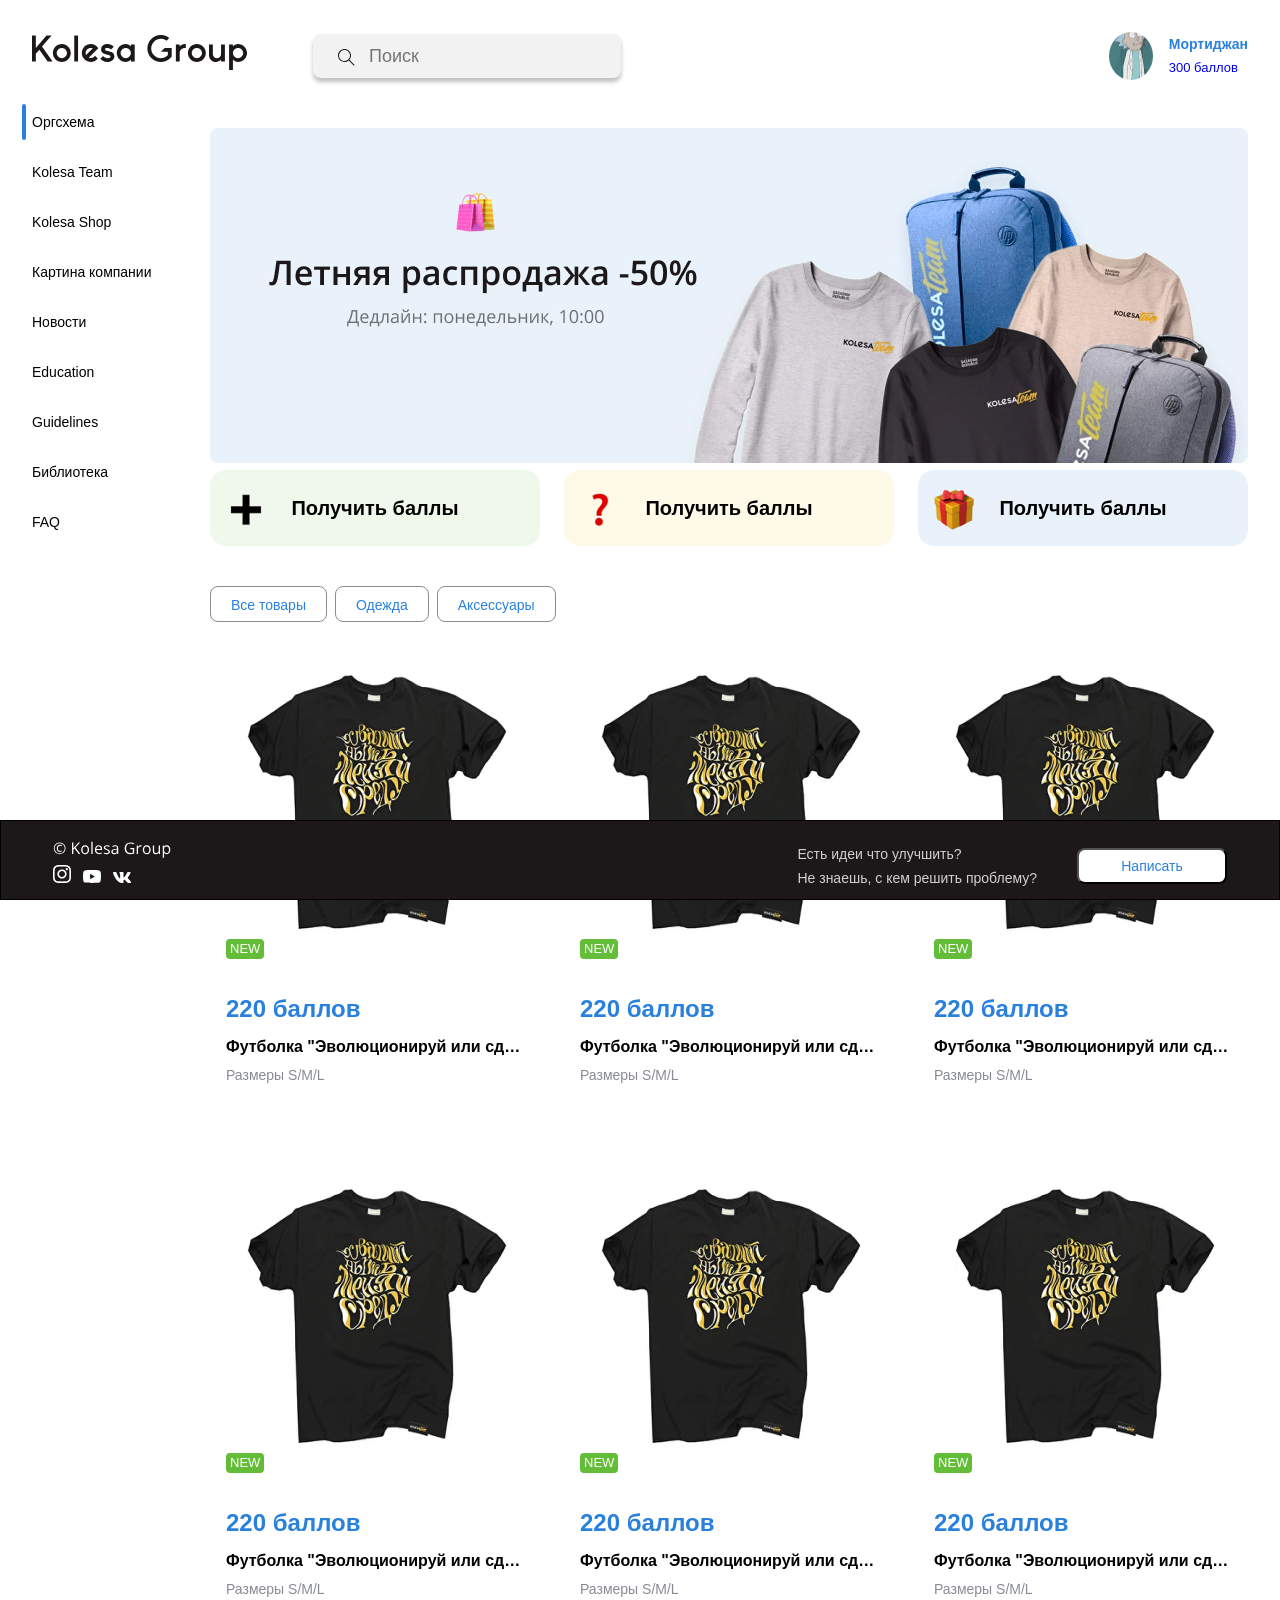
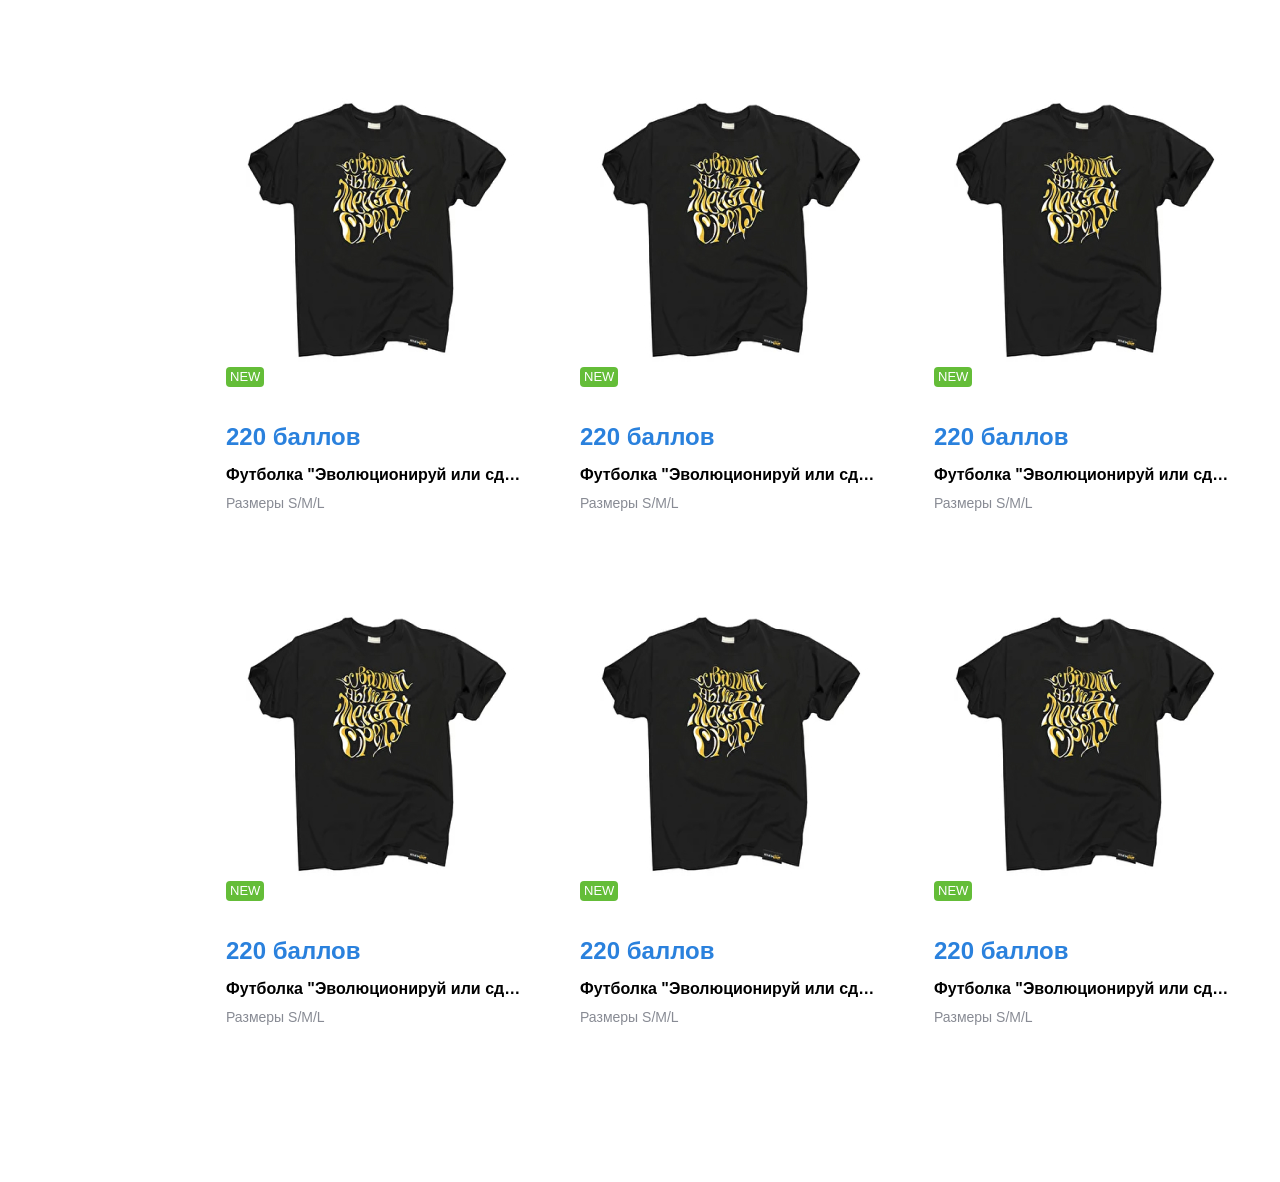
==== commit fe399ed5: "fix:<fix user info> Обернул весь блок в ссылку не нарушив правил вложенности" ====
--- a/main-page.html
+++ b/main-page.html
@@ -30,11 +30,19 @@
                     </form>
                 </div>
                 <div class="profile">
-                    <a href="#" class="profile_link">
-                        <img src="./src/assets/morty.png" alt="morty" class="profile_image">
-                        <span class="profile_name">Мортиджан</span><br>
-                        <span class="profile_points">300 баллов</span>
-                    </a>
+                    <div class="profile_image">
+                        <a href="https://www.google.com/" target="_blank" class="profile_link">
+                            <img src="./src/assets/morty.png" alt="morty" class="profile_image">
+                            <span class="profile_info">
+                                <span class="profile_name">
+                                    Мортиджан
+                                </span>
+                                <span class="profile_points">
+                                    300 баллов
+                                </span>
+                            </span>
+                        </a>
+                    </div>
                 </div>
             </div>
         </header>
--- a/src/css/main-page.css
+++ b/src/css/main-page.css
@@ -56,9 +56,39 @@
 .container {
     display: flex;
     justify-content: space-between;
-    max-width: 1317px;
+    max-width: 1319px;
     width: 100%;
     min-height: 100%;
+}
+
+.profile {
+    display: flex;
+}
+
+.profile_image {
+    display: block;
+    border-radius: 50%;
+}
+
+.profile_link {
+    display: flex;
+    height: 100%;
+    width: 100%;
+}
+
+.profile_info {
+    display: block;
+    margin-left: 16px;
+}
+
+.profile_name {
+    font-weight: 600;
+    color: #2a81dd;
+}
+
+.profile_points {
+    display: block;
+    font-size: 13px;
 }
 
 .logo_input {
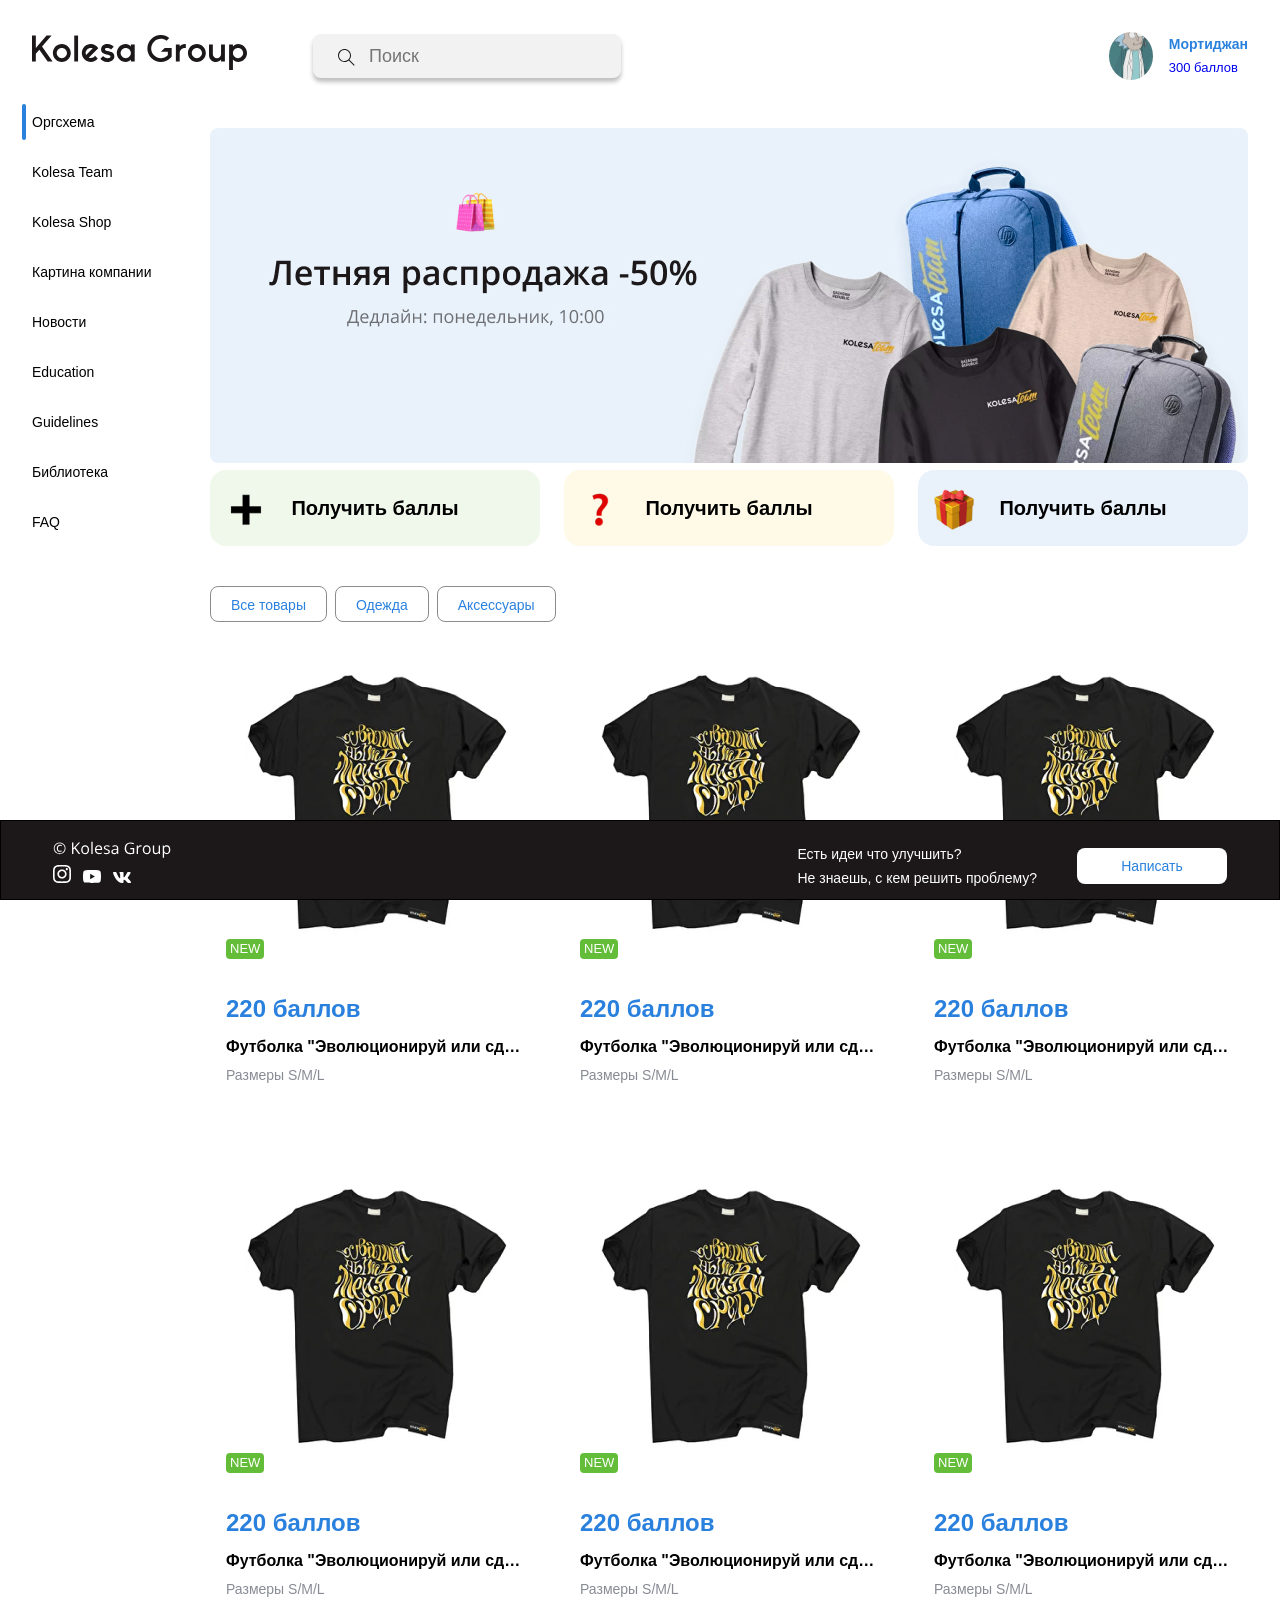
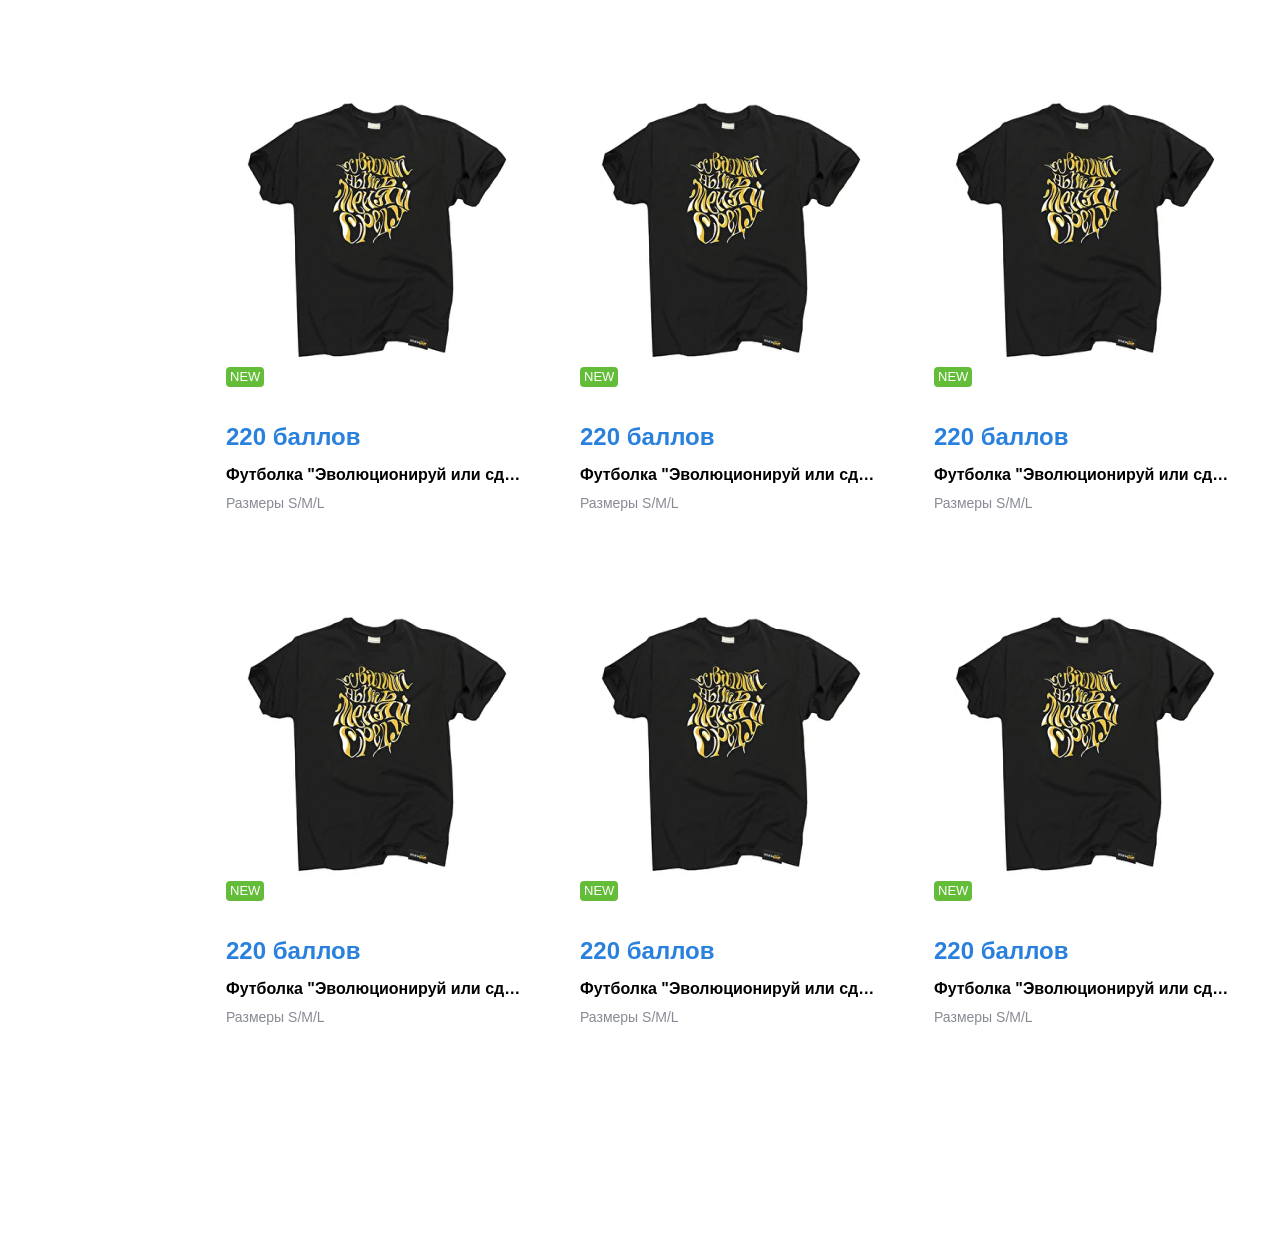
==== commit 3a673f40: "fix: <final fixes>" ====
--- a/main-page.html
+++ b/main-page.html
@@ -428,7 +428,7 @@
                 </div>
             </div>
             <div class="feedback">
-                <a href="#" class="feedbak_link">
+                <a href="#" class="feedback_link">
                     Есть идеи что улучшить?<br> Не знаешь, с кем решить проблему?
                 </a>
                 <button class="feedback_btn">
--- a/src/css/main-page.css
+++ b/src/css/main-page.css
@@ -155,7 +155,6 @@
 
 .nav_item_link:hover {
     font-weight: 600;
-    -webkit-transform: scale(-1.1, -1.1);
     transform: scale(1.1, 1.1);
 }
 
@@ -224,7 +223,6 @@
 }
 
 .btn:hover {
-    -webkit-transform: scale(-1.1, -1.1);
     transform: scale(1.1, 1.1);
     box-shadow: 0 4px 4px rgba(0, 0, 0, 0.25);
 }
@@ -310,7 +308,6 @@
 }
 
 .filter_btn:hover {
-    -webkit-transform: scale(-1.1, -1.1);
     transform: scale(1.1, 1.1);
     background: #eff8eb;
 }
@@ -322,6 +319,7 @@
     grid-template-columns: 1fr 1fr 1fr;
     gap: 24px;
     box-sizing: border-box;
+    margin-bottom: 68px;
 }
 
 .item_card {
@@ -338,7 +336,6 @@
     z-index: 1;
     cursor: pointer;
     position: absolute;
-    padding-bottom: 16px;
     max-width: 330px;
 }
 
@@ -443,9 +440,21 @@
     font-weight: 400;
 }
 
+.link_icon:hover {
+    transform: scale(1.3, 1.3);
+}
+
 .feedback {
     display: flex;
     align-items: center;
+}
+
+.feedback_link {
+    color: #fff;
+}
+
+.feedback_link:hover {
+    transform: scale(1.1, 1.1);
 }
 
 .feedback_btn {
@@ -456,4 +465,13 @@
     border-radius: 8px;
     margin-left: 40px;
     cursor: pointer;
-}
+    border: none;
+}
+
+.feedback_btn:hover {
+    transition: all ease 0.5s;
+    transform: scale(1.1, 1.1);
+    box-shadow: 0 4px 4px rgba(0, 0, 0, 0.25);
+    outline: none;
+    border: 2px solid #2a81dd;
+}
